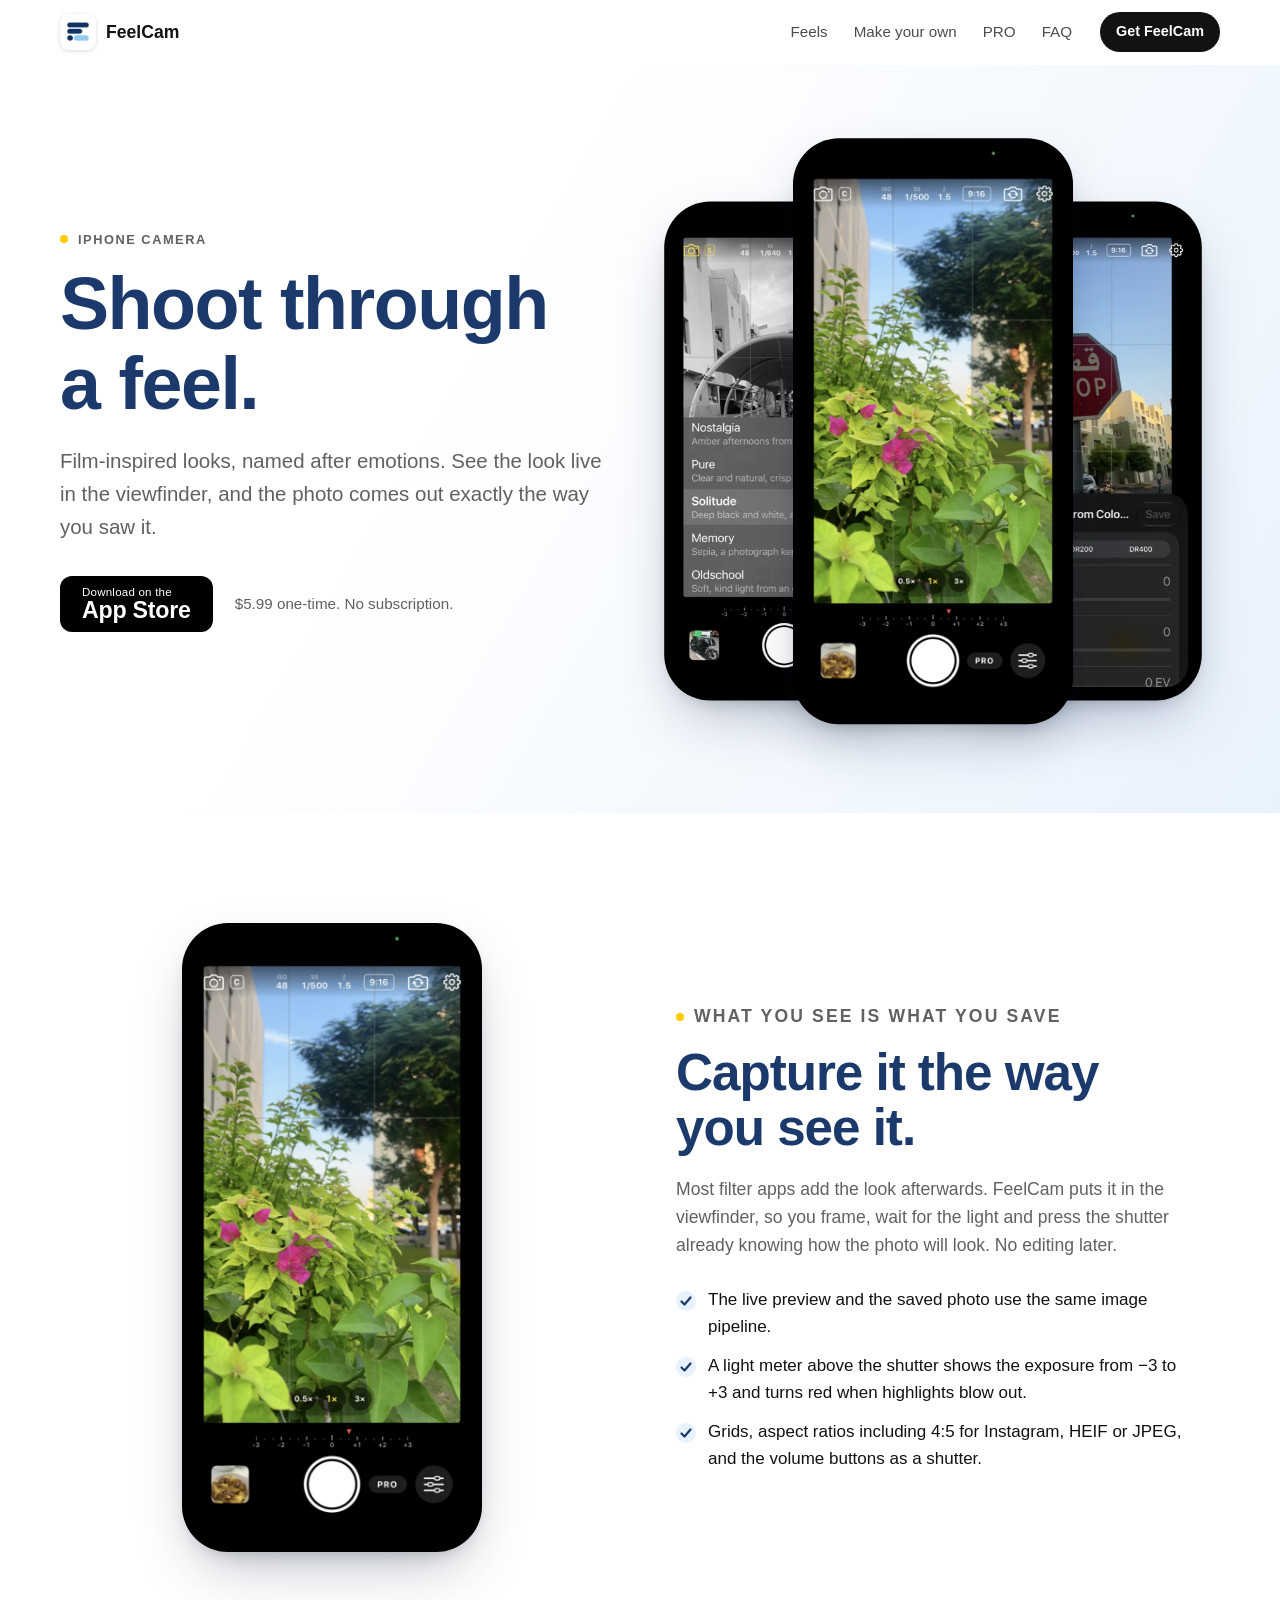
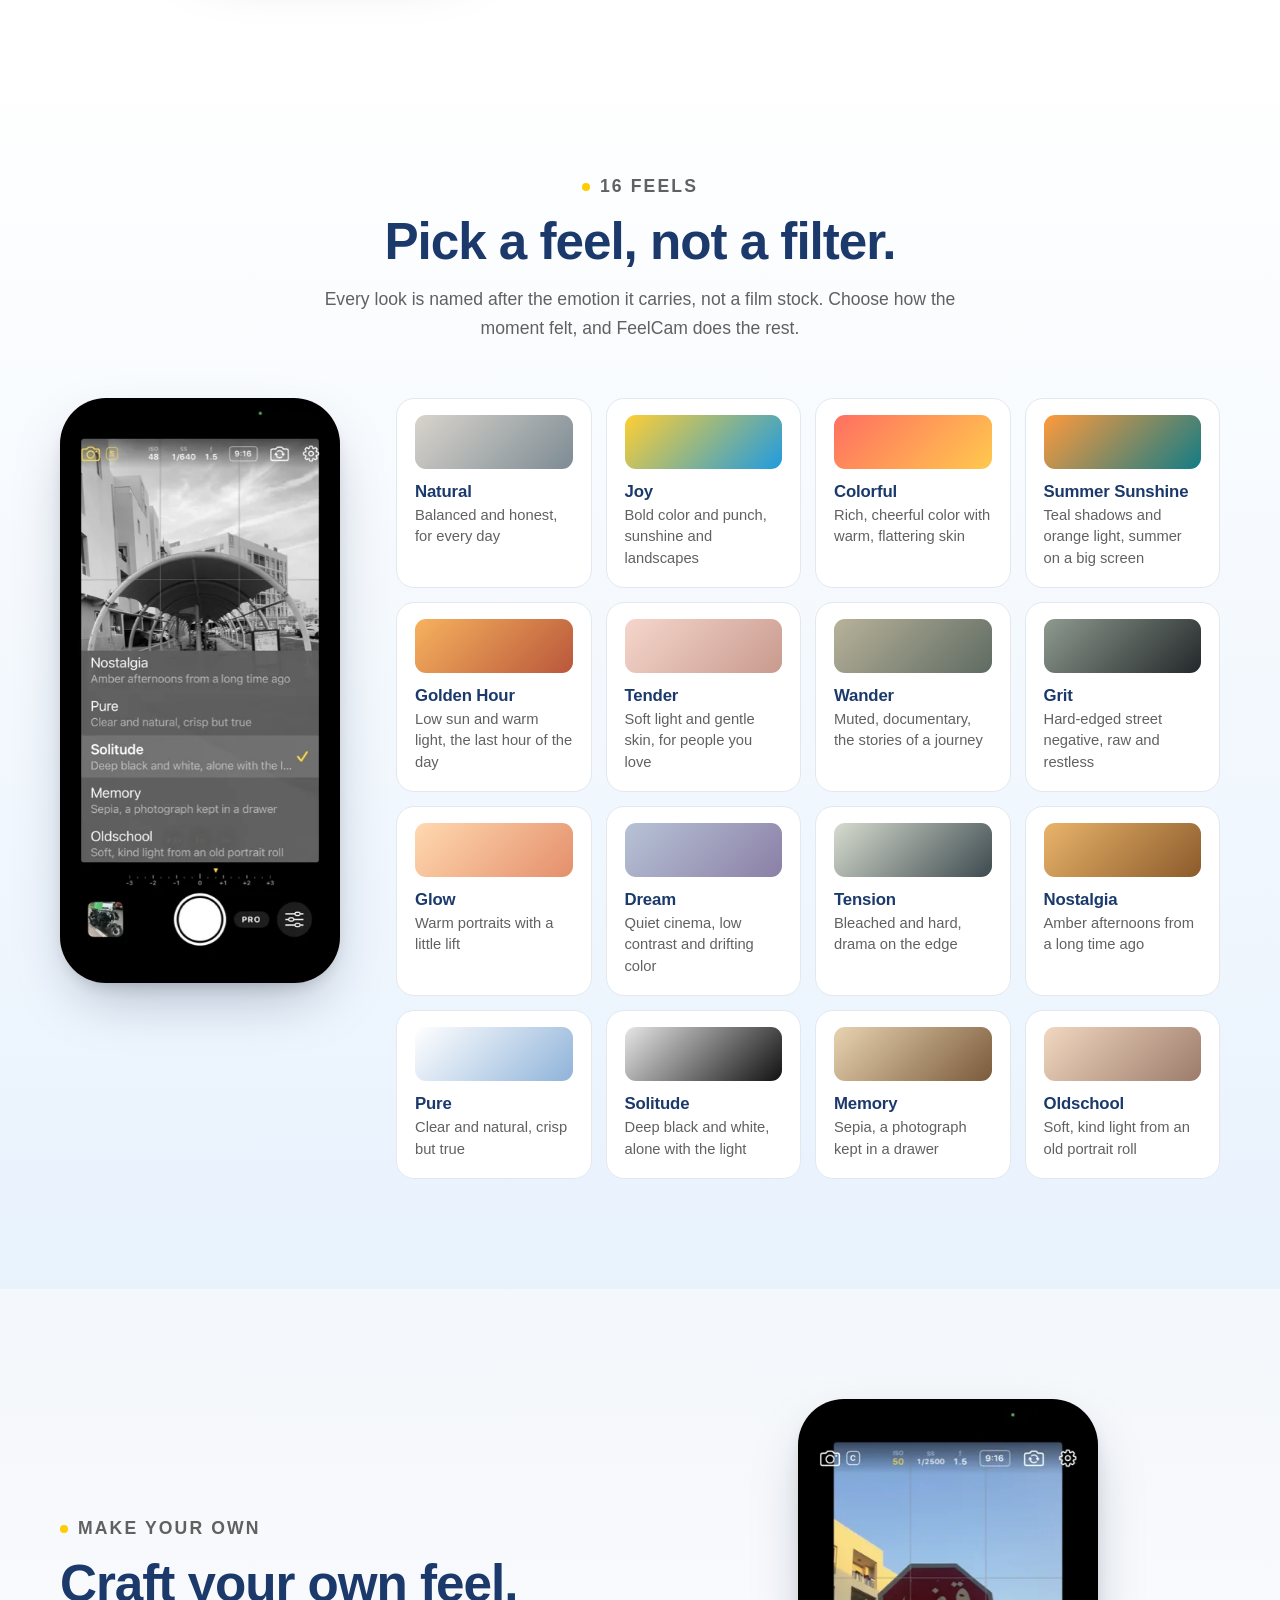
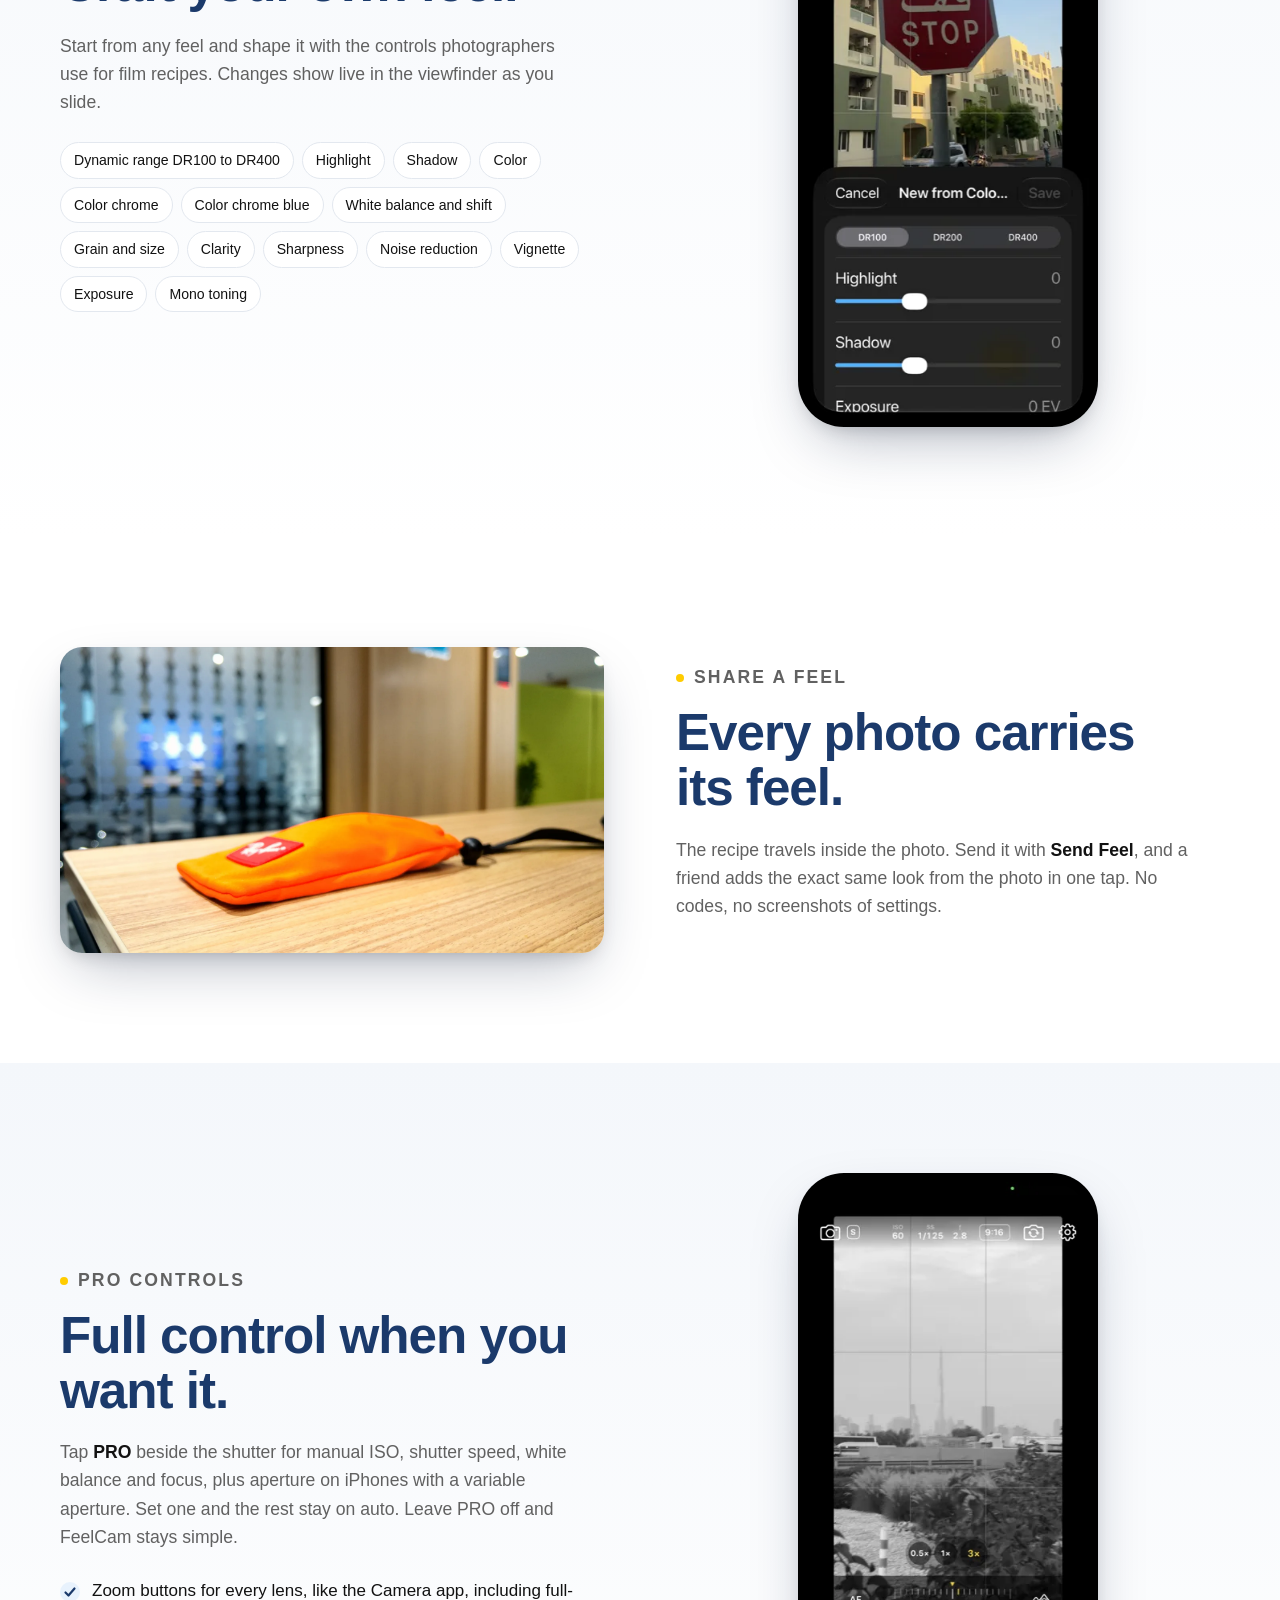
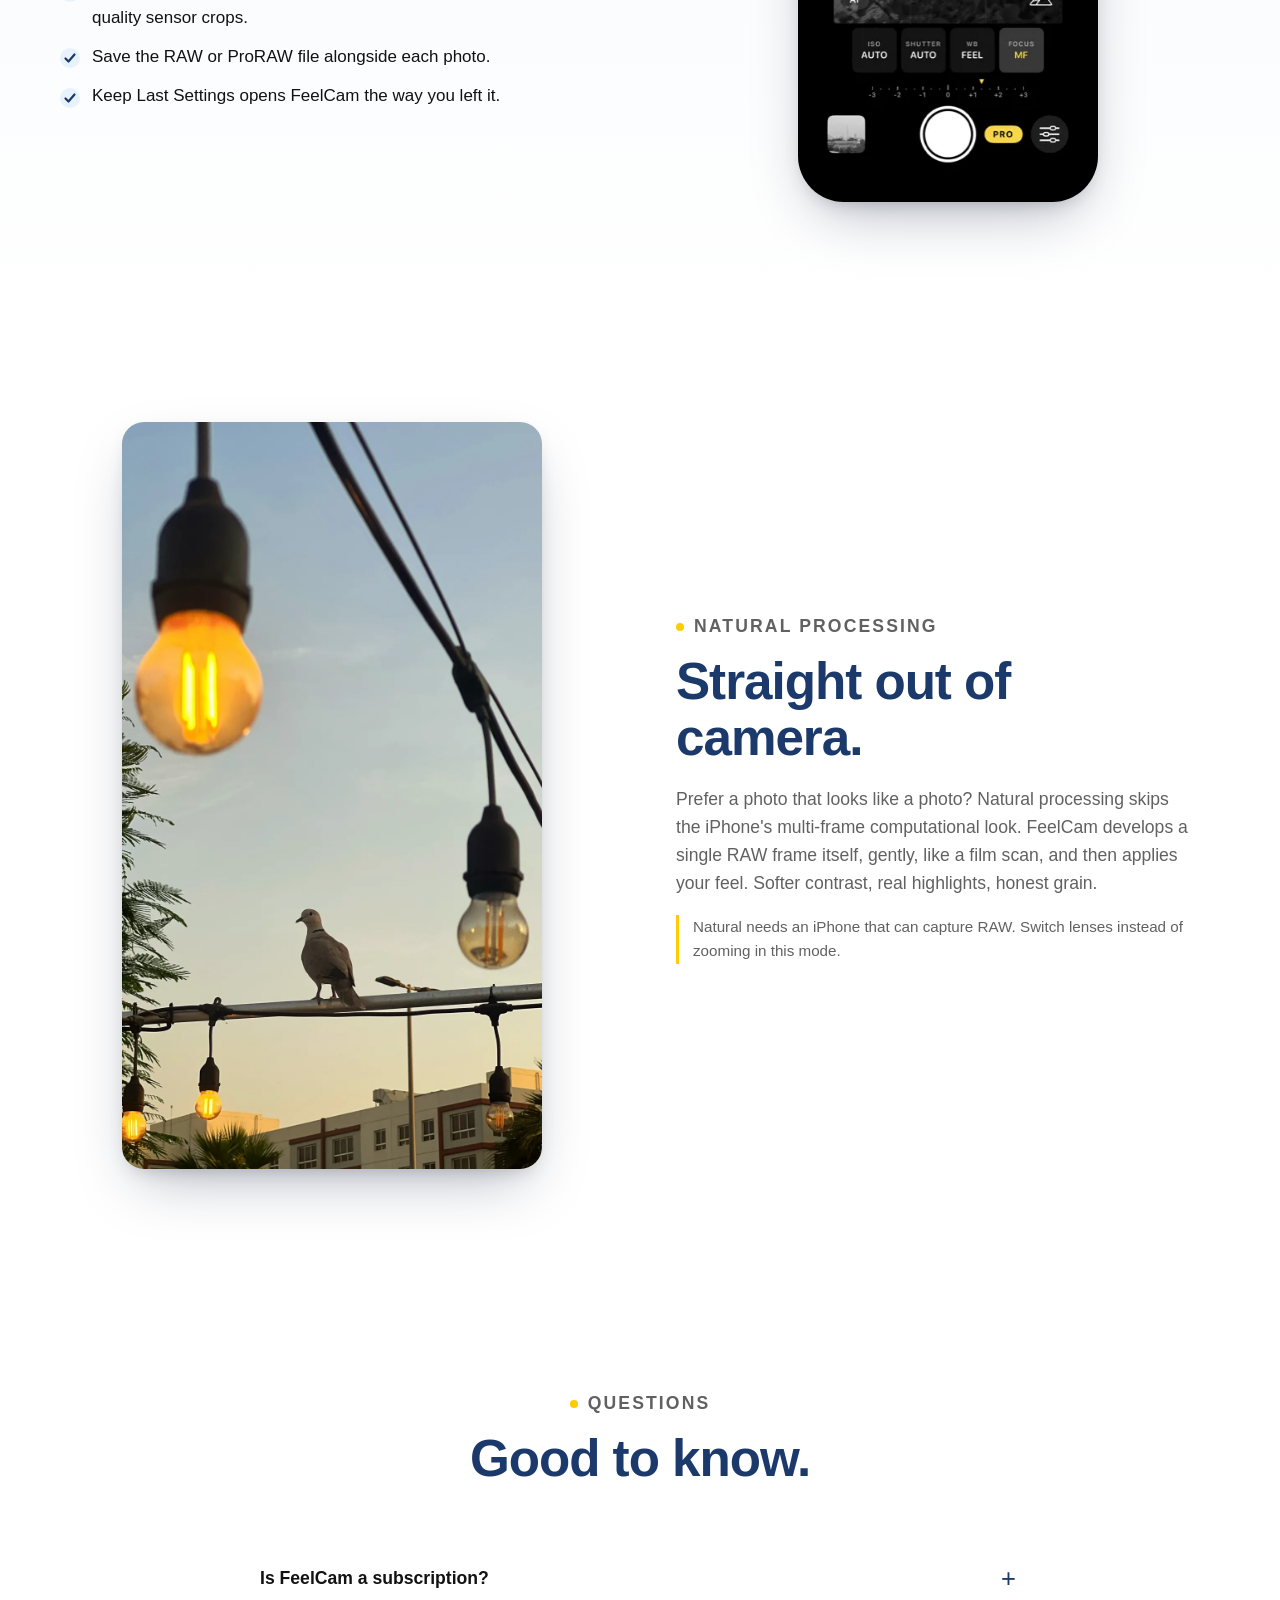
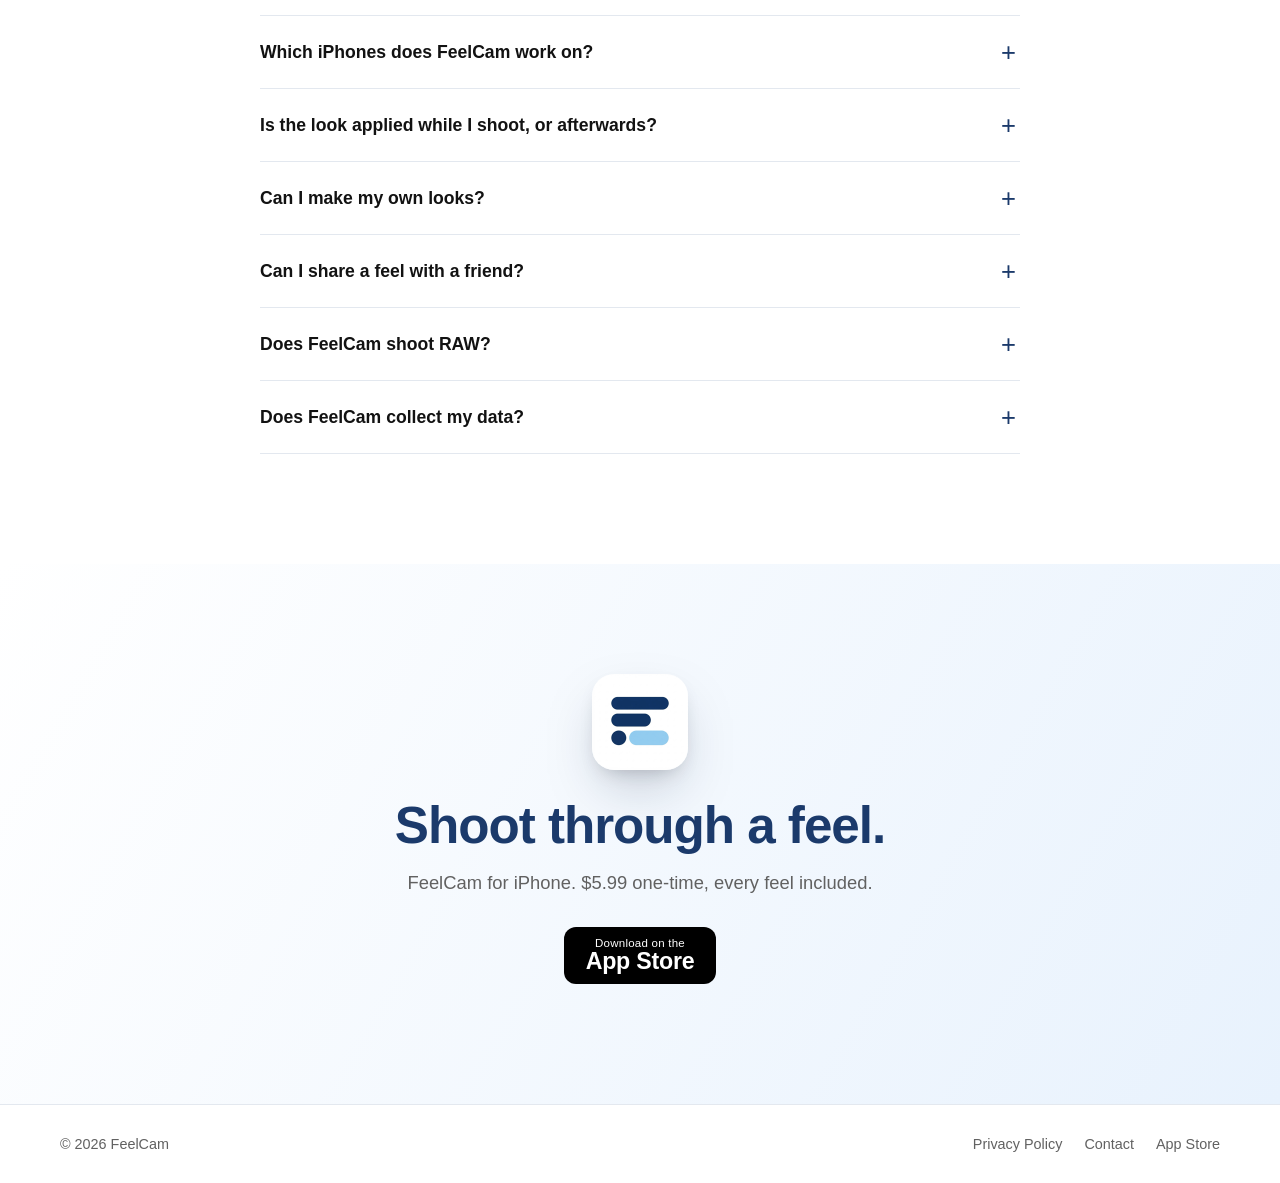
==== index.html @ 8d695a83 "FeelCam website: landing page and privacy policy Plain HTML, CSS and vanilla JS for GitHub Pages at " ====
<!DOCTYPE html>
<html lang="en">
<head>
  <meta charset="utf-8">
  <meta name="viewport" content="width=device-width, initial-scale=1, viewport-fit=cover">
  <title>FeelCam: Film-Inspired iPhone Camera with Looks Named After Emotions</title>
  <meta name="description" content="FeelCam is an iPhone camera app that shoots through feels: 16 film-inspired looks named after emotions. See the look live in the viewfinder, craft your own film recipes, and take full manual control.">
  <link rel="canonical" href="https://feelcam.emfeld.com/">
  <meta name="theme-color" content="#ffffff">
  <meta name="color-scheme" content="light">
  <meta name="robots" content="index, follow, max-image-preview:large">

  <!-- Social sharing -->
  <meta property="og:type" content="website">
  <meta property="og:site_name" content="FeelCam">
  <meta property="og:title" content="FeelCam: Shoot through a feel">
  <meta property="og:description" content="An iPhone camera with film-inspired looks named after emotions. What you see is what you save.">
  <meta property="og:url" content="https://feelcam.emfeld.com/">
  <meta property="og:image" content="https://feelcam.emfeld.com/assets/img/og-image.jpg">
  <meta property="og:image:width" content="1200">
  <meta property="og:image:height" content="630">
  <meta property="og:image:alt" content="FeelCam on three iPhones: the feel list, a live viewfinder and the feel editor">
  <meta property="og:locale" content="en_US">
  <meta name="twitter:card" content="summary_large_image">
  <meta name="twitter:title" content="FeelCam: Shoot through a feel">
  <meta name="twitter:description" content="An iPhone camera with film-inspired looks named after emotions. What you see is what you save.">
  <meta name="twitter:image" content="https://feelcam.emfeld.com/assets/img/og-image.jpg">

  <!-- Shows the App Store banner in Safari on iPhone once the app is live. -->
  <meta name="apple-itunes-app" content="app-id=APP_STORE_ID">

  <link rel="icon" href="/favicon-32.png" sizes="32x32" type="image/png">
  <link rel="apple-touch-icon" href="/apple-touch-icon.png">
  <link rel="manifest" href="/site.webmanifest">
  <link rel="preload" as="image" href="/assets/img/screen-viewfinder.webp" type="image/webp">
  <link rel="stylesheet" href="/assets/css/style.css">
  <script src="/assets/js/main.js" defer></script>

  <script type="application/ld+json">
  {
    "@context": "https://schema.org",
    "@graph": [
      {
        "@type": "MobileApplication",
        "@id": "https://feelcam.emfeld.com/#app",
        "name": "FeelCam",
        "description": "An iPhone camera app that shoots through feels: film-inspired looks named after emotions, tunable with film recipe controls, previewed live in the viewfinder.",
        "operatingSystem": "iOS 18 or later",
        "applicationCategory": "PhotographyApplication",
        "url": "https://feelcam.emfeld.com/",
        "downloadUrl": "https://apps.apple.com/app/feelcam/idAPP_STORE_ID",
        "installUrl": "https://apps.apple.com/app/feelcam/idAPP_STORE_ID",
        "image": "https://feelcam.emfeld.com/assets/img/icon-512.png",
        "screenshot": [
          "https://feelcam.emfeld.com/assets/img/screen-viewfinder.webp",
          "https://feelcam.emfeld.com/assets/img/screen-feels.webp",
          "https://feelcam.emfeld.com/assets/img/screen-craft.webp",
          "https://feelcam.emfeld.com/assets/img/screen-pro.webp"
        ],
        "offers": {
          "@type": "Offer",
          "price": "5.99",
          "priceCurrency": "USD",
          "category": "Paid"
        },
        "publisher": { "@id": "https://feelcam.emfeld.com/#org" }
      },
      {
        "@type": "Organization",
        "@id": "https://feelcam.emfeld.com/#org",
        "name": "FeelCam",
        "url": "https://feelcam.emfeld.com/",
        "logo": "https://feelcam.emfeld.com/assets/img/icon-512.png",
        "email": "erich@emfeld.com"
      },
      {
        "@type": "WebSite",
        "@id": "https://feelcam.emfeld.com/#website",
        "url": "https://feelcam.emfeld.com/",
        "name": "FeelCam",
        "publisher": { "@id": "https://feelcam.emfeld.com/#org" }
      },
      {
        "@type": "FAQPage",
        "mainEntity": [
          {
            "@type": "Question",
            "name": "Is FeelCam a subscription?",
            "acceptedAnswer": { "@type": "Answer", "text": "No. FeelCam is a one-time purchase of $5.99 (or the equivalent in your country). Every feel and every feature is included, with no subscription and no in-app purchases." }
          },
          {
            "@type": "Question",
            "name": "Which iPhones does FeelCam work on?",
            "acceptedAnswer": { "@type": "Answer", "text": "Any iPhone running iOS 18 or later, which means iPhone XS, iPhone XR and newer. Natural processing and RAW need an iPhone whose camera can capture RAW." }
          },
          {
            "@type": "Question",
            "name": "Is the look applied while I shoot, or afterwards?",
            "acceptedAnswer": { "@type": "Answer", "text": "While you shoot. The viewfinder shows the feel live, and the saved photo looks the same, so you frame and expose for the final image." }
          },
          {
            "@type": "Question",
            "name": "Can I make my own looks?",
            "acceptedAnswer": { "@type": "Answer", "text": "Yes. Start from any feel and tune dynamic range, highlights, shadows, color, color chrome, white balance shift, grain, clarity, sharpness, noise reduction, vignette and more. Save it as your own feel." }
          },
          {
            "@type": "Question",
            "name": "Can I share a feel with a friend?",
            "acceptedAnswer": { "@type": "Answer", "text": "Yes. Every photo carries the feel it was shot with. Send a photo with Send Feel, and your friend adds the feel from the photo in one tap." }
          },
          {
            "@type": "Question",
            "name": "Does FeelCam shoot RAW?",
            "acceptedAnswer": { "@type": "Answer", "text": "Yes. FeelCam can save the camera's ProRAW or RAW file alongside each photo, and its Natural processing develops a single RAW frame itself instead of using the iPhone's computational processing." }
          },
          {
            "@type": "Question",
            "name": "Does FeelCam collect my data?",
            "acceptedAnswer": { "@type": "Answer", "text": "Your photos never leave your iPhone. FeelCam sends only anonymous usage counts, such as which feels are used, and you can turn even that off in Settings." }
          }
        ]
      }
    ]
  }
  </script>
</head>
<body>
  <a class="skip" href="#main">Skip to content</a>

  <header class="site-header">
    <nav class="nav wrap" aria-label="Main">
      <a class="brand" href="/" aria-label="FeelCam home">
        <img src="/assets/img/icon-192.png" width="36" height="36" alt="">
        <span>FeelCam</span>
      </a>
      <ul class="nav-links">
        <li><a href="#feels">Feels</a></li>
        <li><a href="#craft">Make your own</a></li>
        <li><a href="#pro">PRO</a></li>
        <li><a href="#faq">FAQ</a></li>
      </ul>
      <a class="btn btn-small" href="https://apps.apple.com/app/feelcam/idAPP_STORE_ID">Get FeelCam</a>
    </nav>
  </header>

  <main id="main">
    <!-- Hero -->
    <section class="hero">
      <div class="wrap hero-grid">
        <div class="hero-copy">
          <p class="eyebrow">iPhone camera</p>
          <h1>Shoot through<br>a feel.</h1>
          <p class="lede">Film-inspired looks, named after emotions. See the look live in the viewfinder, and the photo comes out exactly the way you saw it.</p>
          <div class="cta">
            <a class="store-badge" href="https://apps.apple.com/app/feelcam/idAPP_STORE_ID" aria-label="Download FeelCam on the App Store">
              <span><small>Download on the</small>App Store</span>
            </a>
            <p class="price">$5.99 one-time. No subscription.</p>
          </div>
        </div>
        <div class="hero-phones" aria-hidden="true">
          <figure class="phone phone-back phone-left">
            <img src="/assets/img/screen-feels-sm.webp" srcset="/assets/img/screen-feels-sm.webp 351w, /assets/img/screen-feels.webp 600w" sizes="(min-width: 900px) 240px, 38vw" width="600" height="1299" alt="" decoding="async">
          </figure>
          <figure class="phone phone-front">
            <img src="/assets/img/screen-viewfinder-sm.webp" srcset="/assets/img/screen-viewfinder-sm.webp 351w, /assets/img/screen-viewfinder.webp 600w" sizes="(min-width: 900px) 280px, 46vw" width="600" height="1299" alt="" fetchpriority="high">
          </figure>
          <figure class="phone phone-back phone-right">
            <img src="/assets/img/screen-craft-sm.webp" srcset="/assets/img/screen-craft-sm.webp 351w, /assets/img/screen-craft.webp 600w" sizes="(min-width: 900px) 240px, 38vw" width="600" height="1299" alt="" decoding="async">
          </figure>
        </div>
      </div>
    </section>

    <!-- What you see -->
    <section class="feature" id="wysiwyg">
      <div class="wrap feature-grid">
        <figure class="phone reveal">
          <img src="/assets/img/screen-viewfinder-sm.webp" srcset="/assets/img/screen-viewfinder-sm.webp 351w, /assets/img/screen-viewfinder.webp 600w" sizes="(min-width: 900px) 300px, 70vw" width="600" height="1299" loading="lazy" decoding="async" alt="FeelCam viewfinder showing pink bougainvillea with the Colorful feel applied live">
        </figure>
        <div class="feature-copy reveal">
          <p class="eyebrow">What you see is what you save</p>
          <h2>Capture it the way you see it.</h2>
          <p>Most filter apps add the look afterwards. FeelCam puts it in the viewfinder, so you frame, wait for the light and press the shutter already knowing how the photo will look. No editing later.</p>
          <ul class="ticks">
            <li>The live preview and the saved photo use the same image pipeline.</li>
            <li>A light meter above the shutter shows the exposure from −3 to +3 and turns red when highlights blow out.</li>
            <li>Grids, aspect ratios including 4:5 for Instagram, HEIF or JPEG, and the volume buttons as a shutter.</li>
          </ul>
        </div>
      </div>
    </section>

    <!-- Feels -->
    <section class="feels" id="feels">
      <div class="wrap">
        <div class="section-head reveal">
          <p class="eyebrow">16 feels</p>
          <h2>Pick a feel, not a filter.</h2>
          <p>Every look is named after the emotion it carries, not a film stock. Choose how the moment felt, and FeelCam does the rest.</p>
        </div>
        <div class="feels-layout">
          <figure class="phone reveal">
            <img src="/assets/img/screen-feels-sm.webp" srcset="/assets/img/screen-feels-sm.webp 351w, /assets/img/screen-feels.webp 600w" sizes="(min-width: 900px) 280px, 70vw" width="600" height="1299" loading="lazy" decoding="async" alt="The FeelCam feel list with Nostalgia, Pure, Solitude, Memory and Oldschool over a black and white street scene">
          </figure>
          <ul class="feel-grid">
            <li style="--a:#d9d4cc;--b:#7d8b94"><h3>Natural</h3><p>Balanced and honest, for every day</p></li>
            <li style="--a:#ffcf33;--b:#1f9be0"><h3>Joy</h3><p>Bold color and punch, sunshine and landscapes</p></li>
            <li style="--a:#ff6f61;--b:#ffc94d"><h3>Colorful</h3><p>Rich, cheerful color with warm, flattering skin</p></li>
            <li style="--a:#ff9a3c;--b:#127c86"><h3>Summer Sunshine</h3><p>Teal shadows and orange light, summer on a big screen</p></li>
            <li style="--a:#f6b25e;--b:#b9573b"><h3>Golden Hour</h3><p>Low sun and warm light, the last hour of the day</p></li>
            <li style="--a:#f5d6cc;--b:#c99a8e"><h3>Tender</h3><p>Soft light and gentle skin, for people you love</p></li>
            <li style="--a:#b8b29a;--b:#5e6b62"><h3>Wander</h3><p>Muted, documentary, the stories of a journey</p></li>
            <li style="--a:#8e9a8f;--b:#23282a"><h3>Grit</h3><p>Hard-edged street negative, raw and restless</p></li>
            <li style="--a:#ffd9b0;--b:#e48f6b"><h3>Glow</h3><p>Warm portraits with a little lift</p></li>
            <li style="--a:#b7c3d6;--b:#8b7fa6"><h3>Dream</h3><p>Quiet cinema, low contrast and drifting color</p></li>
            <li style="--a:#d7dccf;--b:#3d4a4f"><h3>Tension</h3><p>Bleached and hard, drama on the edge</p></li>
            <li style="--a:#e9b46a;--b:#8b5a2b"><h3>Nostalgia</h3><p>Amber afternoons from a long time ago</p></li>
            <li style="--a:#ffffff;--b:#8fb3d9"><h3>Pure</h3><p>Clear and natural, crisp but true</p></li>
            <li style="--a:#e6e6e6;--b:#111111"><h3>Solitude</h3><p>Deep black and white, alone with the light</p></li>
            <li style="--a:#e8d3b0;--b:#7a5a3a"><h3>Memory</h3><p>Sepia, a photograph kept in a drawer</p></li>
            <li style="--a:#f1d7c0;--b:#9c7b6b"><h3>Oldschool</h3><p>Soft, kind light from an old portrait roll</p></li>
          </ul>
        </div>
      </div>
    </section>

    <!-- Craft -->
    <section class="feature feature-alt" id="craft">
      <div class="wrap feature-grid feature-grid-flip">
        <figure class="phone reveal">
          <img src="/assets/img/screen-craft-sm.webp" srcset="/assets/img/screen-craft-sm.webp 351w, /assets/img/screen-craft.webp 600w" sizes="(min-width: 900px) 300px, 70vw" width="600" height="1299" loading="lazy" decoding="async" alt="The FeelCam feel editor with dynamic range, highlight and shadow sliders over a stop sign">
        </figure>
        <div class="feature-copy reveal">
          <p class="eyebrow">Make your own</p>
          <h2>Craft your own feel.</h2>
          <p>Start from any feel and shape it with the controls photographers use for film recipes. Changes show live in the viewfinder as you slide.</p>
          <ul class="chips" aria-label="Feel controls">
            <li>Dynamic range DR100 to DR400</li><li>Highlight</li><li>Shadow</li><li>Color</li>
            <li>Color chrome</li><li>Color chrome blue</li><li>White balance and shift</li><li>Grain and size</li>
            <li>Clarity</li><li>Sharpness</li><li>Noise reduction</li><li>Vignette</li><li>Exposure</li><li>Mono toning</li>
          </ul>
        </div>
      </div>
    </section>

    <!-- Share -->
    <section class="feature" id="share">
      <div class="wrap feature-grid">
        <figure class="photo reveal">
          <img src="/assets/img/photo-pouch.webp" width="1800" height="1013" loading="lazy" decoding="async" alt="An orange pouch on a wooden desk, shot with FeelCam">
        </figure>
        <div class="feature-copy reveal">
          <p class="eyebrow">Share a feel</p>
          <h2>Every photo carries its feel.</h2>
          <p>The recipe travels inside the photo. Send it with <strong>Send Feel</strong>, and a friend adds the exact same look from the photo in one tap. No codes, no screenshots of settings.</p>
        </div>
      </div>
    </section>

    <!-- PRO -->
    <section class="feature feature-alt" id="pro">
      <div class="wrap feature-grid feature-grid-flip">
        <figure class="phone reveal">
          <img src="/assets/img/screen-pro-sm.webp" srcset="/assets/img/screen-pro-sm.webp 351w, /assets/img/screen-pro.webp 600w" sizes="(min-width: 900px) 300px, 70vw" width="600" height="1299" loading="lazy" decoding="async" alt="FeelCam PRO controls with ISO, shutter, white balance and manual focus over a black and white skyline">
        </figure>
        <div class="feature-copy reveal">
          <p class="eyebrow">PRO controls</p>
          <h2>Full control when you want it.</h2>
          <p>Tap <strong>PRO</strong> beside the shutter for manual ISO, shutter speed, white balance and focus, plus aperture on iPhones with a variable aperture. Set one and the rest stay on auto. Leave PRO off and FeelCam stays simple.</p>
          <ul class="ticks">
            <li>Zoom buttons for every lens, like the Camera app, including full-quality sensor crops.</li>
            <li>Save the RAW or ProRAW file alongside each photo.</li>
            <li>Keep Last Settings opens FeelCam the way you left it.</li>
          </ul>
        </div>
      </div>
    </section>

    <!-- Natural -->
    <section class="feature" id="natural">
      <div class="wrap feature-grid">
        <figure class="photo photo-tall reveal">
          <img src="/assets/img/photo-bulbs.webp" width="1013" height="1800" loading="lazy" decoding="async" alt="Warm string light bulbs at dusk with a dove on a rail, straight out of FeelCam">
        </figure>
        <div class="feature-copy reveal">
          <p class="eyebrow">Natural processing</p>
          <h2>Straight out of camera.</h2>
          <p>Prefer a photo that looks like a photo? Natural processing skips the iPhone's multi-frame computational look. FeelCam develops a single RAW frame itself, gently, like a film scan, and then applies your feel. Softer contrast, real highlights, honest grain.</p>
          <p class="note">Natural needs an iPhone that can capture RAW. Switch lenses instead of zooming in this mode.</p>
        </div>
      </div>
    </section>

    <!-- FAQ -->
    <section class="faq" id="faq">
      <div class="wrap narrow">
        <div class="section-head reveal">
          <p class="eyebrow">Questions</p>
          <h2>Good to know.</h2>
        </div>
        <details>
          <summary>Is FeelCam a subscription?</summary>
          <p>No. FeelCam is a one-time purchase of $5.99 (or the equivalent in your country). Every feel and every feature is included, with no subscription and no in-app purchases.</p>
        </details>
        <details>
          <summary>Which iPhones does FeelCam work on?</summary>
          <p>Any iPhone running iOS 18 or later, which means iPhone XS, iPhone XR and newer. Natural processing and RAW need an iPhone whose camera can capture RAW.</p>
        </details>
        <details>
          <summary>Is the look applied while I shoot, or afterwards?</summary>
          <p>While you shoot. The viewfinder shows the feel live, and the saved photo looks the same, so you frame and expose for the final image.</p>
        </details>
        <details>
          <summary>Can I make my own looks?</summary>
          <p>Yes. Start from any feel and tune dynamic range, highlights, shadows, color, color chrome, white balance shift, grain, clarity, sharpness, noise reduction, vignette and more. Save it as your own feel.</p>
        </details>
        <details>
          <summary>Can I share a feel with a friend?</summary>
          <p>Yes. Every photo carries the feel it was shot with. Send a photo with Send Feel, and your friend adds the feel from the photo in one tap.</p>
        </details>
        <details>
          <summary>Does FeelCam shoot RAW?</summary>
          <p>Yes. FeelCam can save the camera's ProRAW or RAW file alongside each photo, and its Natural processing develops a single RAW frame itself instead of using the iPhone's computational processing.</p>
        </details>
        <details>
          <summary>Does FeelCam collect my data?</summary>
          <p>Your photos never leave your iPhone. FeelCam sends only anonymous usage counts, such as which feels are used, and you can turn even that off in Settings. Read the <a href="/privacy/">privacy policy</a>.</p>
        </details>
      </div>
    </section>

    <!-- Final call -->
    <section class="closing">
      <div class="wrap closing-inner reveal">
        <img src="/assets/img/icon-192.png" width="96" height="96" loading="lazy" alt="FeelCam app icon">
        <h2>Shoot through a feel.</h2>
        <p>FeelCam for iPhone. $5.99 one-time, every feel included.</p>
        <a class="store-badge" href="https://apps.apple.com/app/feelcam/idAPP_STORE_ID" aria-label="Download FeelCam on the App Store">
          <span><small>Download on the</small>App Store</span>
        </a>
      </div>
    </section>
  </main>

  <footer class="site-footer">
    <div class="wrap footer-inner">
      <p>© <span data-year>2026</span> FeelCam</p>
      <ul>
        <li><a href="/privacy/">Privacy Policy</a></li>
        <li><a href="mailto:erich@emfeld.com">Contact</a></li>
        <li><a href="https://apps.apple.com/app/feelcam/idAPP_STORE_ID">App Store</a></li>
      </ul>
    </div>
  </footer>
</body>
</html>
---- assets/css/style.css ----
/* FeelCam website. Colors follow the App Store art: navy headlines, white to pale blue. */
:root {
  --navy: #1b3a6b;
  --ink: #121212;
  --muted: #616161;
  --line: #e3e8ef;
  --white: #ffffff;
  --sky: #e8f2fd;
  --mist: #f4f7fb;
  --yellow: #ffcc00;
  --radius: 22px;
  --shadow: 0 24px 60px -18px rgba(16, 32, 64, 0.35), 0 8px 20px -10px rgba(0, 0, 0, 0.25);
  --font: -apple-system, BlinkMacSystemFont, "SF Pro Text", "Inter", "Segoe UI", Roboto, "Helvetica Neue", Arial, sans-serif;
  --font-display: -apple-system, BlinkMacSystemFont, "SF Pro Display", "Inter", "Segoe UI", Roboto, "Helvetica Neue", Arial, sans-serif;
  --header-h: 64px;
}

*, *::before, *::after { box-sizing: border-box; }
html { scroll-behavior: smooth; scroll-padding-top: calc(var(--header-h) + 12px); -webkit-text-size-adjust: 100%; }
body {
  margin: 0;
  font-family: var(--font);
  font-size: 17px;
  line-height: 1.6;
  color: var(--ink);
  background: var(--white);
  -webkit-font-smoothing: antialiased;
  text-rendering: optimizeLegibility;
}
img { display: block; max-width: 100%; height: auto; }
a { color: var(--navy); text-underline-offset: 3px; }
h1, h2, h3 { font-family: var(--font-display); color: var(--navy); line-height: 1.08; margin: 0; letter-spacing: -0.02em; }
h1 { font-size: clamp(2.6rem, 6vw, 4.6rem); font-weight: 800; }
h2 { font-size: clamp(2rem, 4.4vw, 3.2rem); font-weight: 800; }
h3 { font-size: 1.05rem; font-weight: 700; letter-spacing: -0.01em; }
p { margin: 0 0 1em; }
figure { margin: 0; }
:focus-visible { outline: 3px solid var(--yellow); outline-offset: 3px; border-radius: 6px; }

.wrap { width: min(1160px, 100% - 48px); margin-inline: auto; }
.narrow { width: min(760px, 100% - 48px); }

.skip { position: absolute; left: -999px; top: 8px; background: var(--navy); color: #fff; padding: 8px 14px; border-radius: 8px; z-index: 100; }
.skip:focus { left: 12px; }

.eyebrow {
  font-size: 0.8rem;
  font-weight: 700;
  letter-spacing: 0.12em;
  text-transform: uppercase;
  color: var(--muted);
  margin-bottom: 14px;
}
.eyebrow::before {
  content: "";
  display: inline-block;
  width: 8px; height: 8px;
  margin-right: 10px;
  border-radius: 50%;
  background: var(--yellow);
  vertical-align: 1px;
}

/* Header */
.site-header {
  position: sticky; top: 0; z-index: 50;
  background: rgba(255, 255, 255, 0.82);
  -webkit-backdrop-filter: saturate(180%) blur(16px);
  backdrop-filter: saturate(180%) blur(16px);
  border-bottom: 1px solid transparent;
  transition: border-color 0.2s;
}
.site-header.scrolled { border-bottom-color: var(--line); }
.nav { height: var(--header-h); display: flex; align-items: center; gap: 28px; }
.brand { display: flex; align-items: center; gap: 10px; text-decoration: none; color: var(--ink); font-weight: 700; font-size: 1.1rem; }
.brand img { border-radius: 9px; box-shadow: 0 1px 4px rgba(0, 0, 0, 0.15); }
.nav-links { display: flex; gap: 26px; list-style: none; margin: 0 0 0 auto; padding: 0; }
.nav-links a { color: var(--ink); text-decoration: none; font-size: 0.95rem; opacity: 0.75; }
.nav-links a:hover { opacity: 1; }

/* Buttons */
.btn {
  display: inline-flex; align-items: center; justify-content: center;
  background: var(--ink); color: #fff; text-decoration: none; font-weight: 600;
  border-radius: 999px; padding: 12px 22px;
  transition: transform 0.15s, background 0.15s;
}
.btn:hover { background: var(--navy); transform: translateY(-1px); }
.btn-small { padding: 8px 16px; font-size: 0.9rem; }

.store-badge {
  display: inline-flex; align-items: center;
  background: #000; color: #fff; text-decoration: none;
  border-radius: 12px; padding: 10px 22px; min-height: 56px;
  transition: transform 0.15s, box-shadow 0.15s;
}
.store-badge:hover { transform: translateY(-2px); box-shadow: 0 10px 24px -10px rgba(0, 0, 0, 0.5); }
.store-badge span { display: flex; flex-direction: column; font-size: 1.45rem; font-weight: 600; line-height: 1.05; letter-spacing: -0.01em; }
.store-badge small { font-size: 0.72rem; font-weight: 500; letter-spacing: 0.02em; }

/* Hero */
.hero {
  background: linear-gradient(120deg, var(--white) 0%, var(--white) 35%, var(--sky) 100%);
  overflow: hidden;
  padding: 56px 0 72px;
}
.hero-grid { display: grid; grid-template-columns: minmax(0, 1fr) minmax(0, 1.05fr); align-items: center; gap: 40px; }
.hero h1 { white-space: nowrap; }
.lede { font-size: clamp(1.1rem, 1.6vw, 1.3rem); color: var(--muted); max-width: 30em; margin: 22px 0 32px; }
.cta { display: flex; flex-wrap: wrap; align-items: center; gap: 14px 22px; }
.price { margin: 0; color: var(--muted); font-size: 0.95rem; }

.hero-phones { position: relative; height: 620px; }
.hero-phones .phone { position: absolute; top: 50%; left: 50%; }
.phone-front { width: 280px; transform: translate(-50%, -50%); z-index: 2; }
.phone-back { width: 240px; z-index: 1; }
.phone-left { transform: translate(-112%, -46%); }
.phone-right { transform: translate(12%, -46%); }

/* Phone frame around the screenshots */
.phone {
  background: #000;
  padding: 9px;
  border-radius: 46px;
  box-shadow: var(--shadow);
}
.phone img { border-radius: 38px; width: 100%; }

.photo img { border-radius: var(--radius); box-shadow: var(--shadow); width: 100%; }
.photo-tall { max-width: 420px; justify-self: center; }

/* Feature rows */
.feature { padding: 110px 0; }
.feature-alt { background: linear-gradient(180deg, var(--mist), var(--white)); }
.feature-grid { display: grid; grid-template-columns: 1fr 1fr; align-items: center; gap: 72px; }
.feature-grid > .phone { width: 300px; justify-self: center; }
.feature-grid-flip > figure { order: 2; }
.feature-copy { max-width: 520px; }
.feature-copy h2 { margin-bottom: 20px; }
.feature-copy > p { color: var(--muted); font-size: 1.1rem; }
.feature-copy strong { color: var(--ink); }
.note { font-size: 0.95rem !important; border-left: 3px solid var(--yellow); padding-left: 14px; }

.ticks { list-style: none; padding: 0; margin: 26px 0 0; display: grid; gap: 12px; }
.ticks li { position: relative; padding-left: 32px; }
.ticks li::before {
  content: ""; position: absolute; left: 0; top: 0.3em;
  width: 20px; height: 20px; border-radius: 50%;
  background: var(--sky) url("data:image/svg+xml,%3Csvg xmlns='http://www.w3.org/2000/svg' viewBox='0 0 20 20'%3E%3Cpath d='M5.5 10.5l3 3 6-7' fill='none' stroke='%231b3a6b' stroke-width='2.2' stroke-linecap='round' stroke-linejoin='round'/%3E%3C/svg%3E") center / 100% no-repeat;
}

.chips { list-style: none; padding: 0; margin: 26px 0 0; display: flex; flex-wrap: wrap; gap: 8px; }
.chips li { font-size: 0.88rem; padding: 6px 13px; border-radius: 999px; background: var(--white); border: 1px solid var(--line); }

/* Feels */
.feels { padding: 110px 0; background: linear-gradient(180deg, var(--white), var(--sky)); }
.section-head { text-align: center; max-width: 640px; margin: 0 auto 56px; }
.section-head h2 { margin-bottom: 16px; }
.section-head p { color: var(--muted); font-size: 1.1rem; }
.feels-layout { display: grid; grid-template-columns: 280px 1fr; gap: 56px; align-items: start; }
.feels-layout > .phone { position: sticky; top: calc(var(--header-h) + 24px); }
.feel-grid { list-style: none; margin: 0; padding: 0; display: grid; grid-template-columns: repeat(4, 1fr); gap: 14px; }
.feel-grid li {
  background: var(--white);
  border: 1px solid var(--line);
  border-radius: 18px;
  padding: 16px 18px 18px;
  transition: transform 0.2s, box-shadow 0.2s;
}
.feel-grid li:hover { transform: translateY(-3px); box-shadow: 0 14px 30px -18px rgba(16, 32, 64, 0.45); }
.feel-grid li::before {
  content: ""; display: block; height: 54px; margin-bottom: 14px; border-radius: 11px;
  background: linear-gradient(135deg, var(--a), var(--b));
}
.feel-grid h3 { margin-bottom: 4px; }
.feel-grid p { margin: 0; font-size: 0.92rem; color: var(--muted); line-height: 1.45; }

/* FAQ */
.faq { padding: 110px 0; }
.faq details { border-bottom: 1px solid var(--line); }
.faq summary {
  cursor: pointer; list-style: none;
  padding: 22px 40px 22px 0; position: relative;
  font-weight: 650; font-size: 1.1rem; color: var(--ink);
}
.faq summary::-webkit-details-marker { display: none; }
.faq summary::after {
  content: "+"; position: absolute; right: 4px; top: 50%; transform: translateY(-50%);
  font-size: 1.6rem; font-weight: 400; color: var(--navy); transition: transform 0.2s;
}
.faq details[open] summary::after { transform: translateY(-50%) rotate(45deg); }
.faq details p { color: var(--muted); padding-right: 40px; }

/* Closing */
.closing { padding: 110px 0 120px; background: linear-gradient(120deg, var(--white), var(--sky)); text-align: center; }
.closing-inner { display: flex; flex-direction: column; align-items: center; }
.closing img { border-radius: 22px; box-shadow: var(--shadow); margin-bottom: 28px; }
.closing p { color: var(--muted); font-size: 1.15rem; margin: 14px 0 30px; }

/* Footer */
.site-footer { border-top: 1px solid var(--line); padding: 28px 0 calc(28px + env(safe-area-inset-bottom)); font-size: 0.9rem; color: var(--muted); }
.footer-inner { display: flex; flex-wrap: wrap; justify-content: space-between; align-items: center; gap: 12px; }
.footer-inner p { margin: 0; }
.footer-inner ul { list-style: none; display: flex; gap: 22px; margin: 0; padding: 0; }
.footer-inner a { color: var(--muted); text-decoration: none; }
.footer-inner a:hover { color: var(--navy); }

/* Policy pages */
.policy { padding: 64px 0 100px; }
.policy h1 { font-size: clamp(2.2rem, 5vw, 3.2rem); margin-bottom: 10px; }
.policy .updated { color: var(--muted); margin-bottom: 40px; }
.policy h2 { font-size: 1.5rem; margin: 44px 0 14px; }
.policy p, .policy li { color: #333; }
.policy ul { padding-left: 1.2em; }
.policy li { margin-bottom: 8px; }
.policy .summary { background: var(--sky); border-radius: var(--radius); padding: 22px 26px; }
.policy .summary p:last-child { margin-bottom: 0; }

/* Reveal on scroll (only when JS runs; content stays visible without it) */
.js .reveal { opacity: 0; transform: translateY(24px); transition: opacity 0.7s ease, transform 0.7s ease; }
.js .reveal.in { opacity: 1; transform: none; }

/* Tablet */
@media (max-width: 1100px) {
  .feel-grid { grid-template-columns: repeat(2, 1fr); }
}

@media (max-width: 900px) {
  .nav-links { display: none; }
  .nav .btn-small { margin-left: auto; }
  .hero { padding: 36px 0 48px; }
  .hero-grid { grid-template-columns: 1fr; gap: 28px; text-align: center; }
  .hero-copy { display: flex; flex-direction: column; align-items: center; }
  .lede { margin-inline: auto; }
  .cta { justify-content: center; flex-direction: column; }
  .hero-phones { height: 112vw; max-height: 600px; }
  .phone-front { width: 46vw; max-width: 270px; }
  .phone-back { width: 38vw; max-width: 225px; }
  .phone { border-radius: clamp(26px, 6vw, 46px); padding: clamp(5px, 1.2vw, 9px); }
  .phone img { border-radius: clamp(21px, 5vw, 38px); }

  .feature, .feels, .faq, .closing { padding: 72px 0; }
  .feature-grid { grid-template-columns: 1fr; gap: 40px; }
  .feature-grid-flip > figure { order: 0; }
  .feature-grid > .phone { width: min(300px, 70vw); }
  .feature-copy { max-width: none; }
  .feels-layout { grid-template-columns: 1fr; }
  .feel-grid { grid-template-columns: repeat(2, 1fr); }
  .feels-layout > .phone { position: static; width: min(280px, 70vw); justify-self: center; }
}

/* Phone */
@media (max-width: 520px) {
  body { font-size: 16px; }
  .wrap, .narrow { width: calc(100% - 36px); }
  .brand span { font-size: 1rem; }
  .feel-grid { grid-template-columns: 1fr 1fr; gap: 10px; }
  .feel-grid li { padding: 12px 13px 14px; border-radius: 15px; }
  .feel-grid li::before { height: 40px; margin-bottom: 10px; }
  .feel-grid p { font-size: 0.85rem; }
  .footer-inner { flex-direction: column-reverse; text-align: center; }
}

@media (prefers-reduced-motion: reduce) {
  html { scroll-behavior: auto; }
  .js .reveal { opacity: 1; transform: none; transition: none; }
  .store-badge, .btn, .feel-grid li { transition: none; }
}
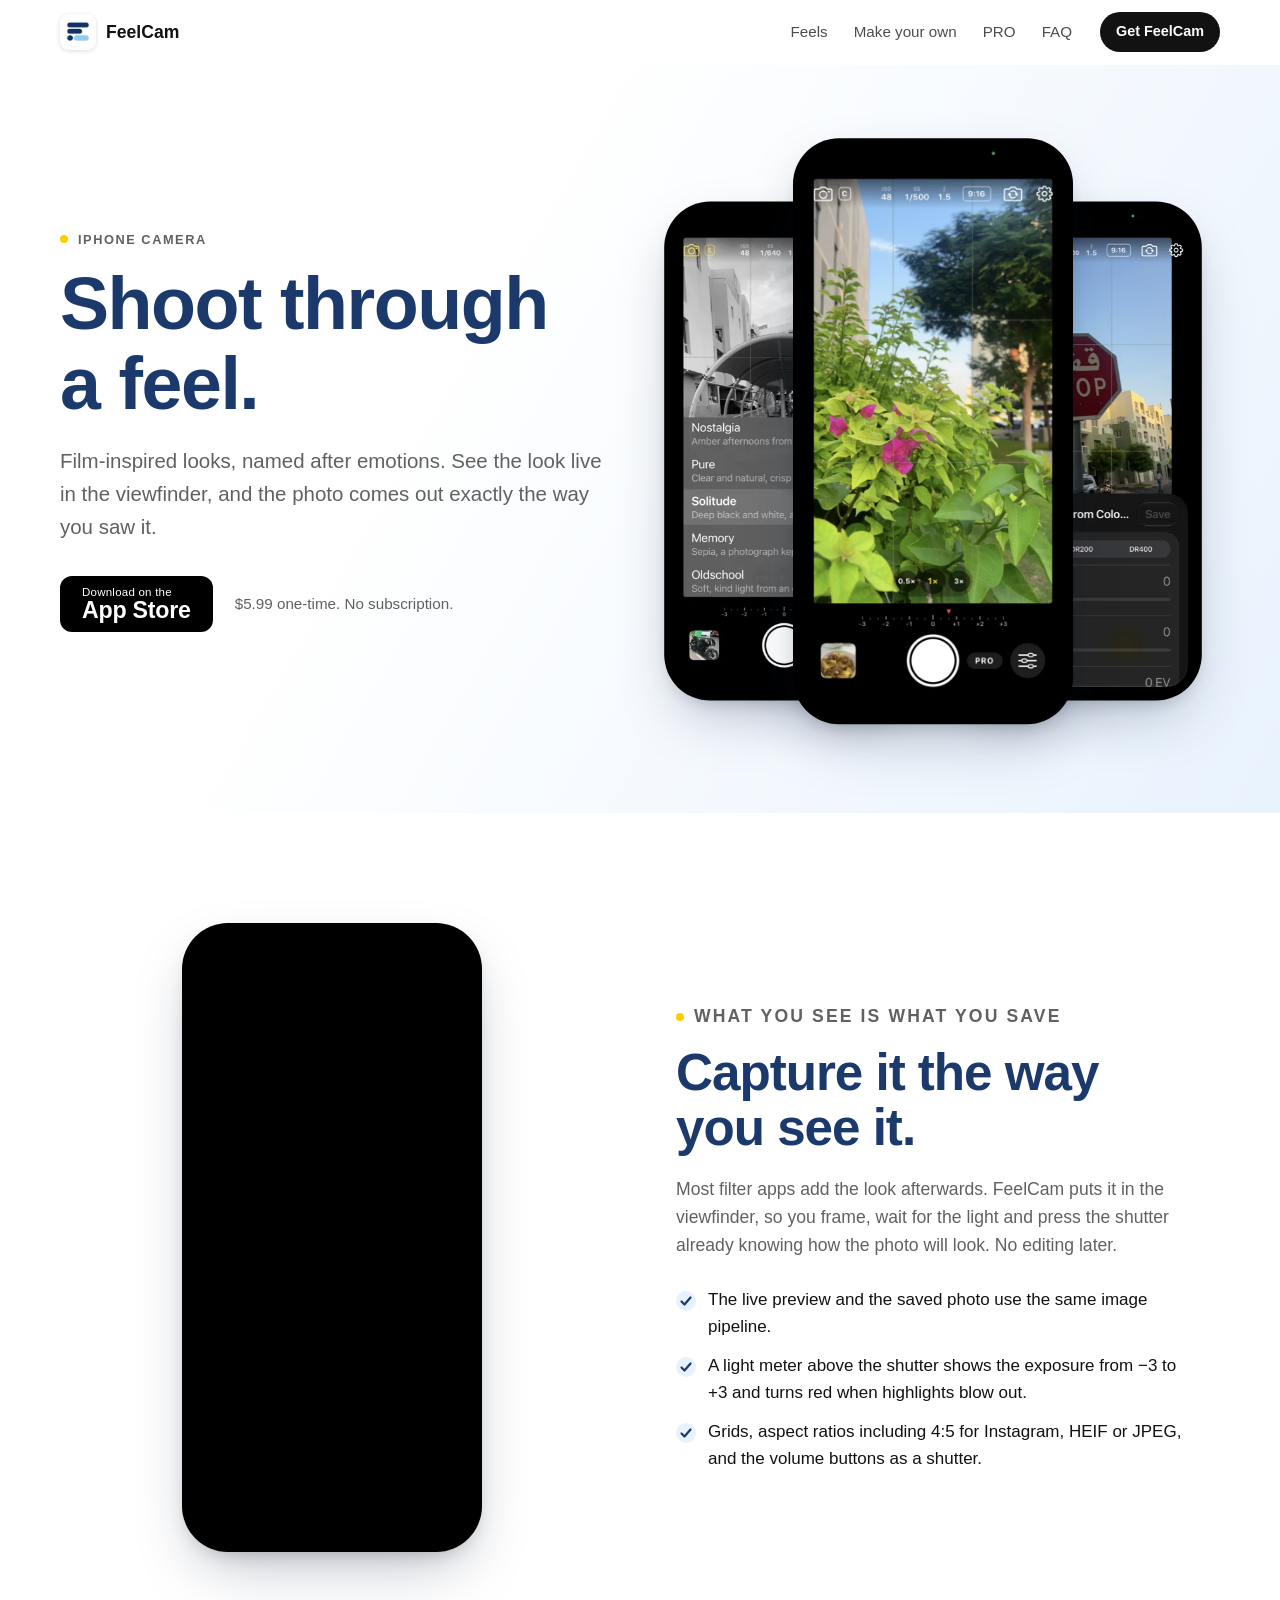
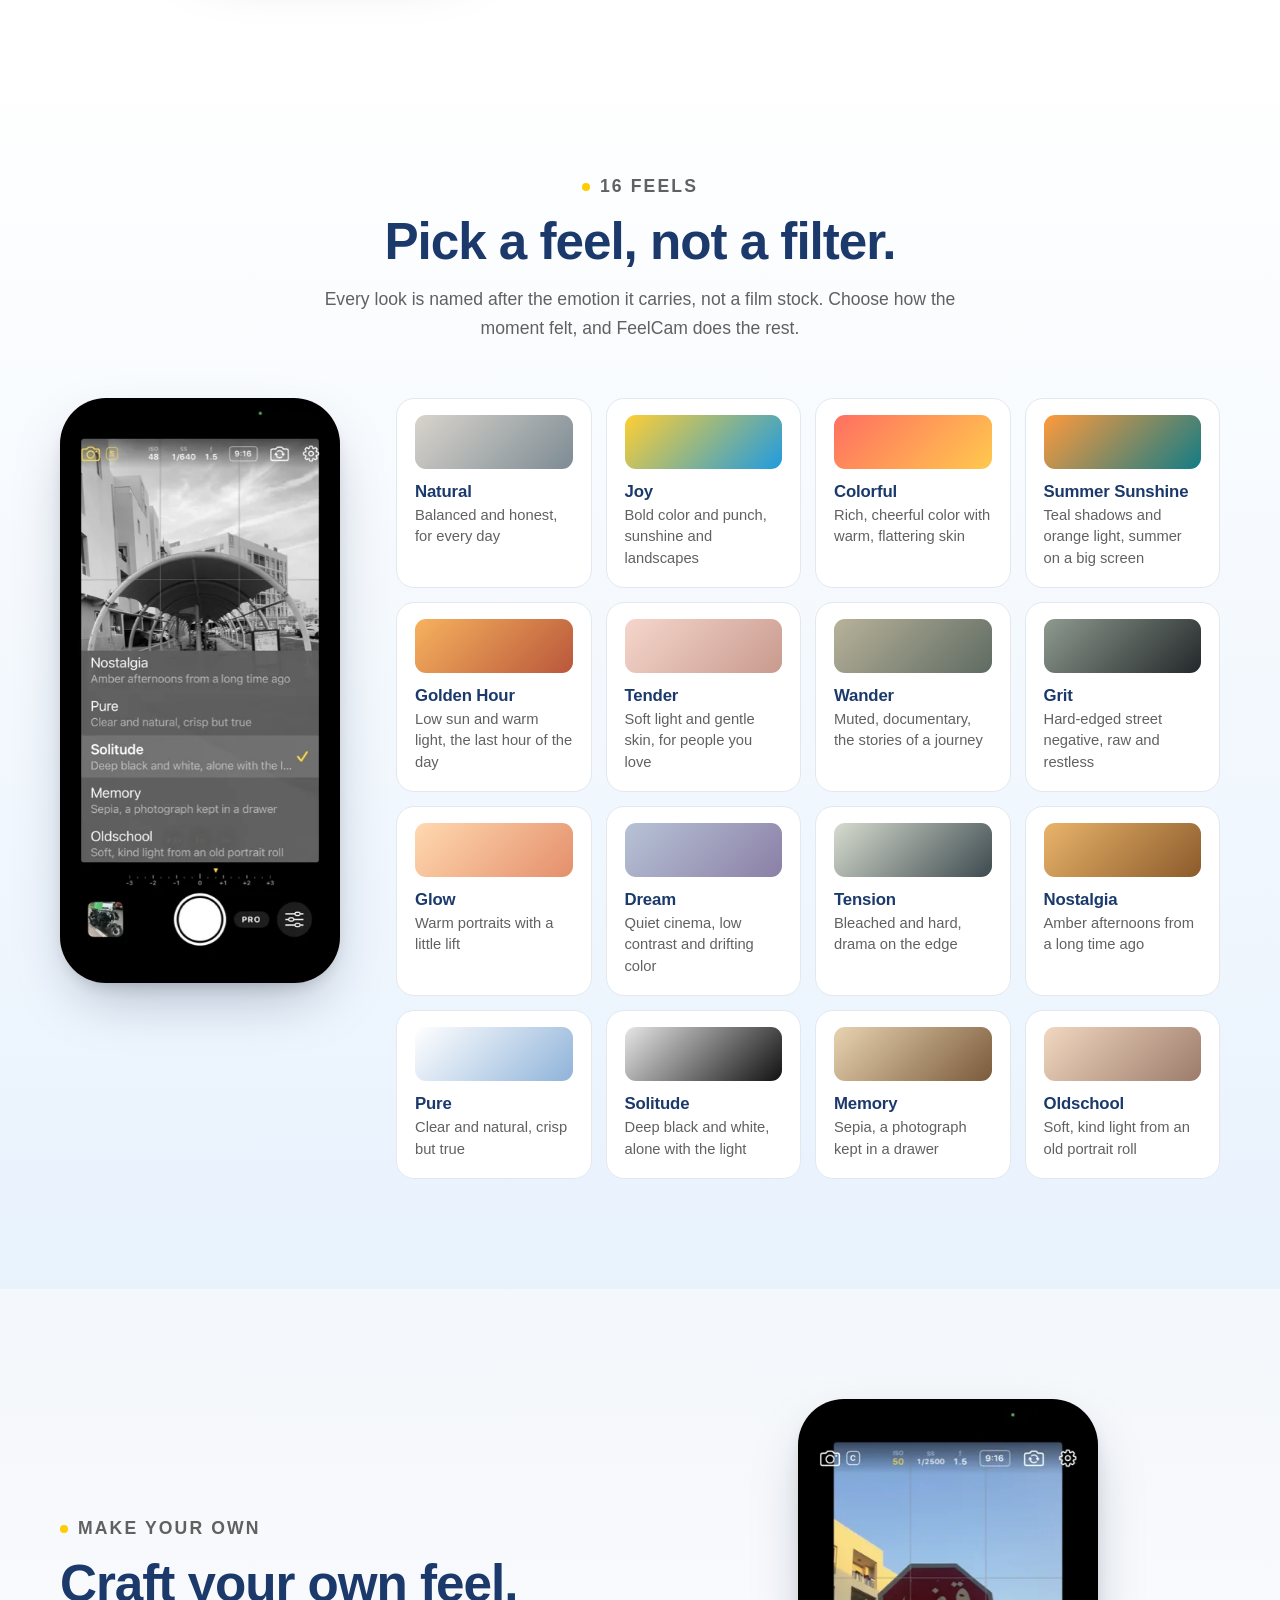
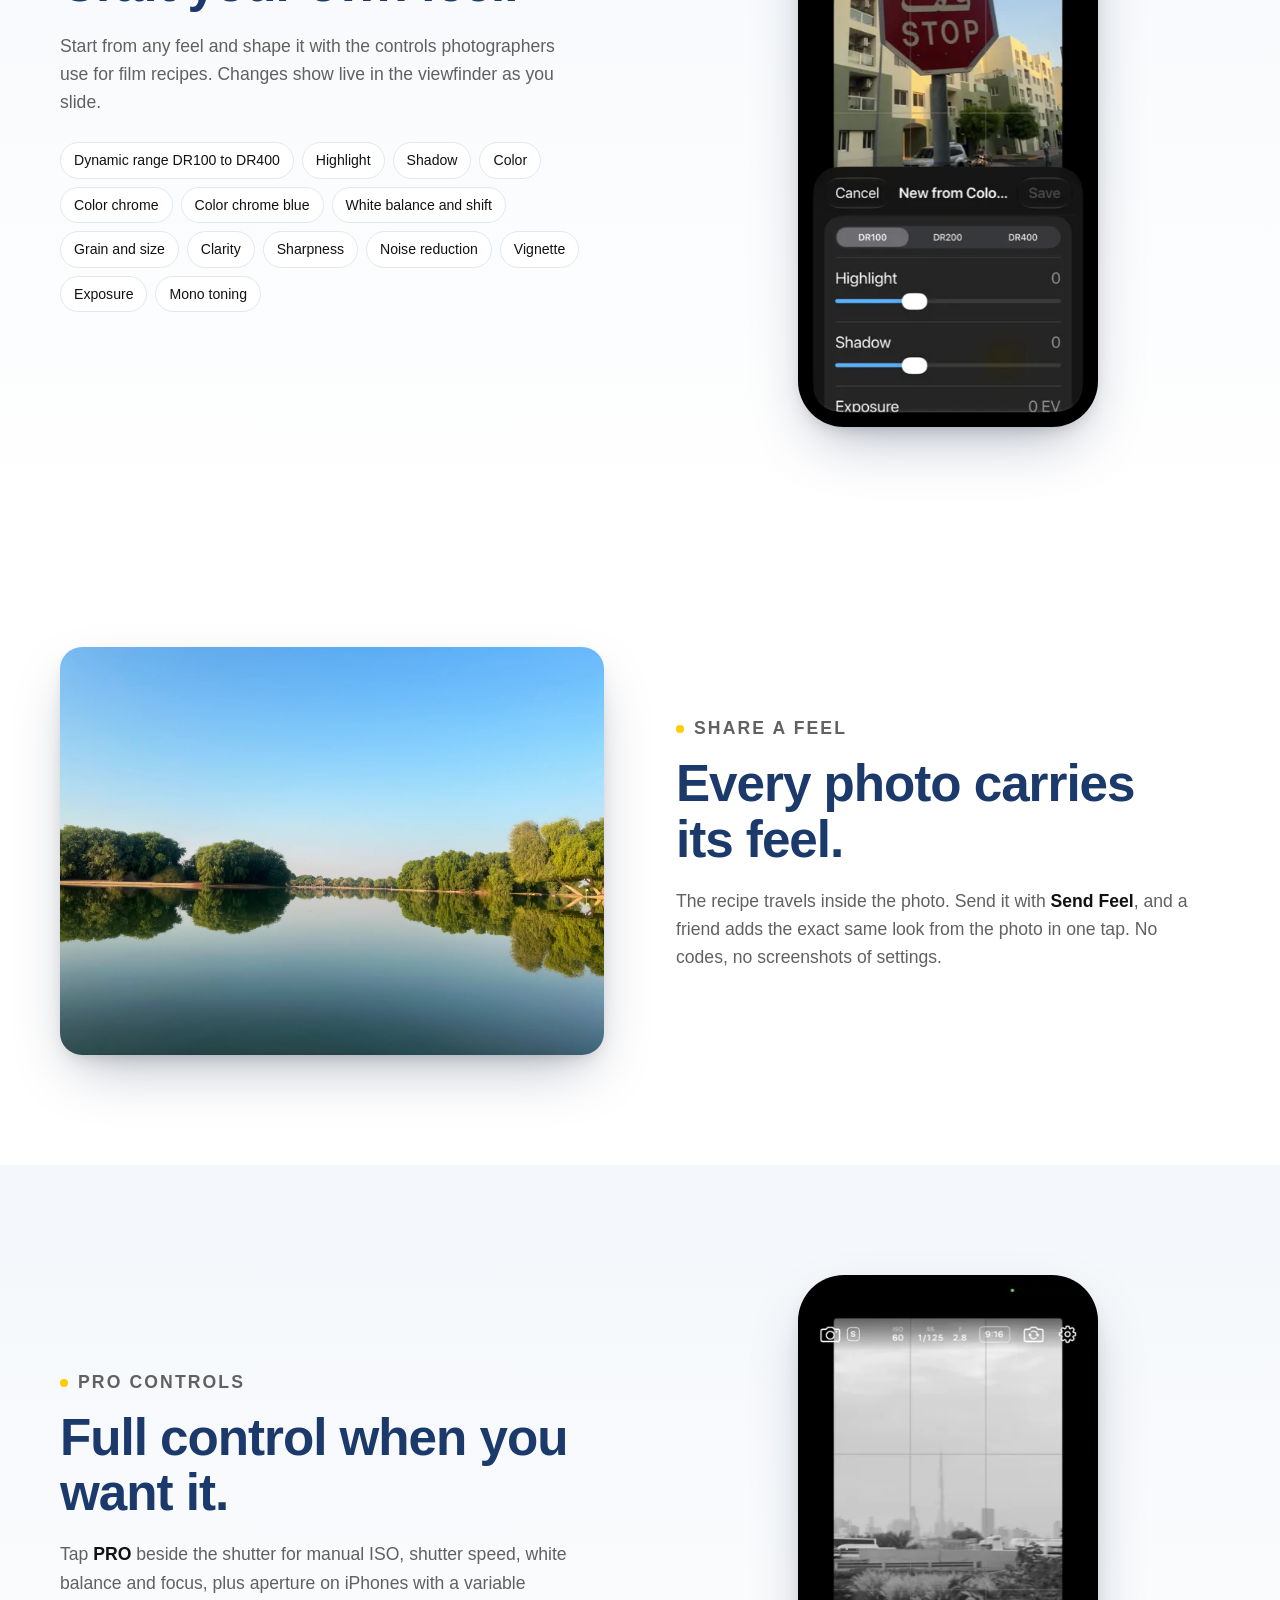
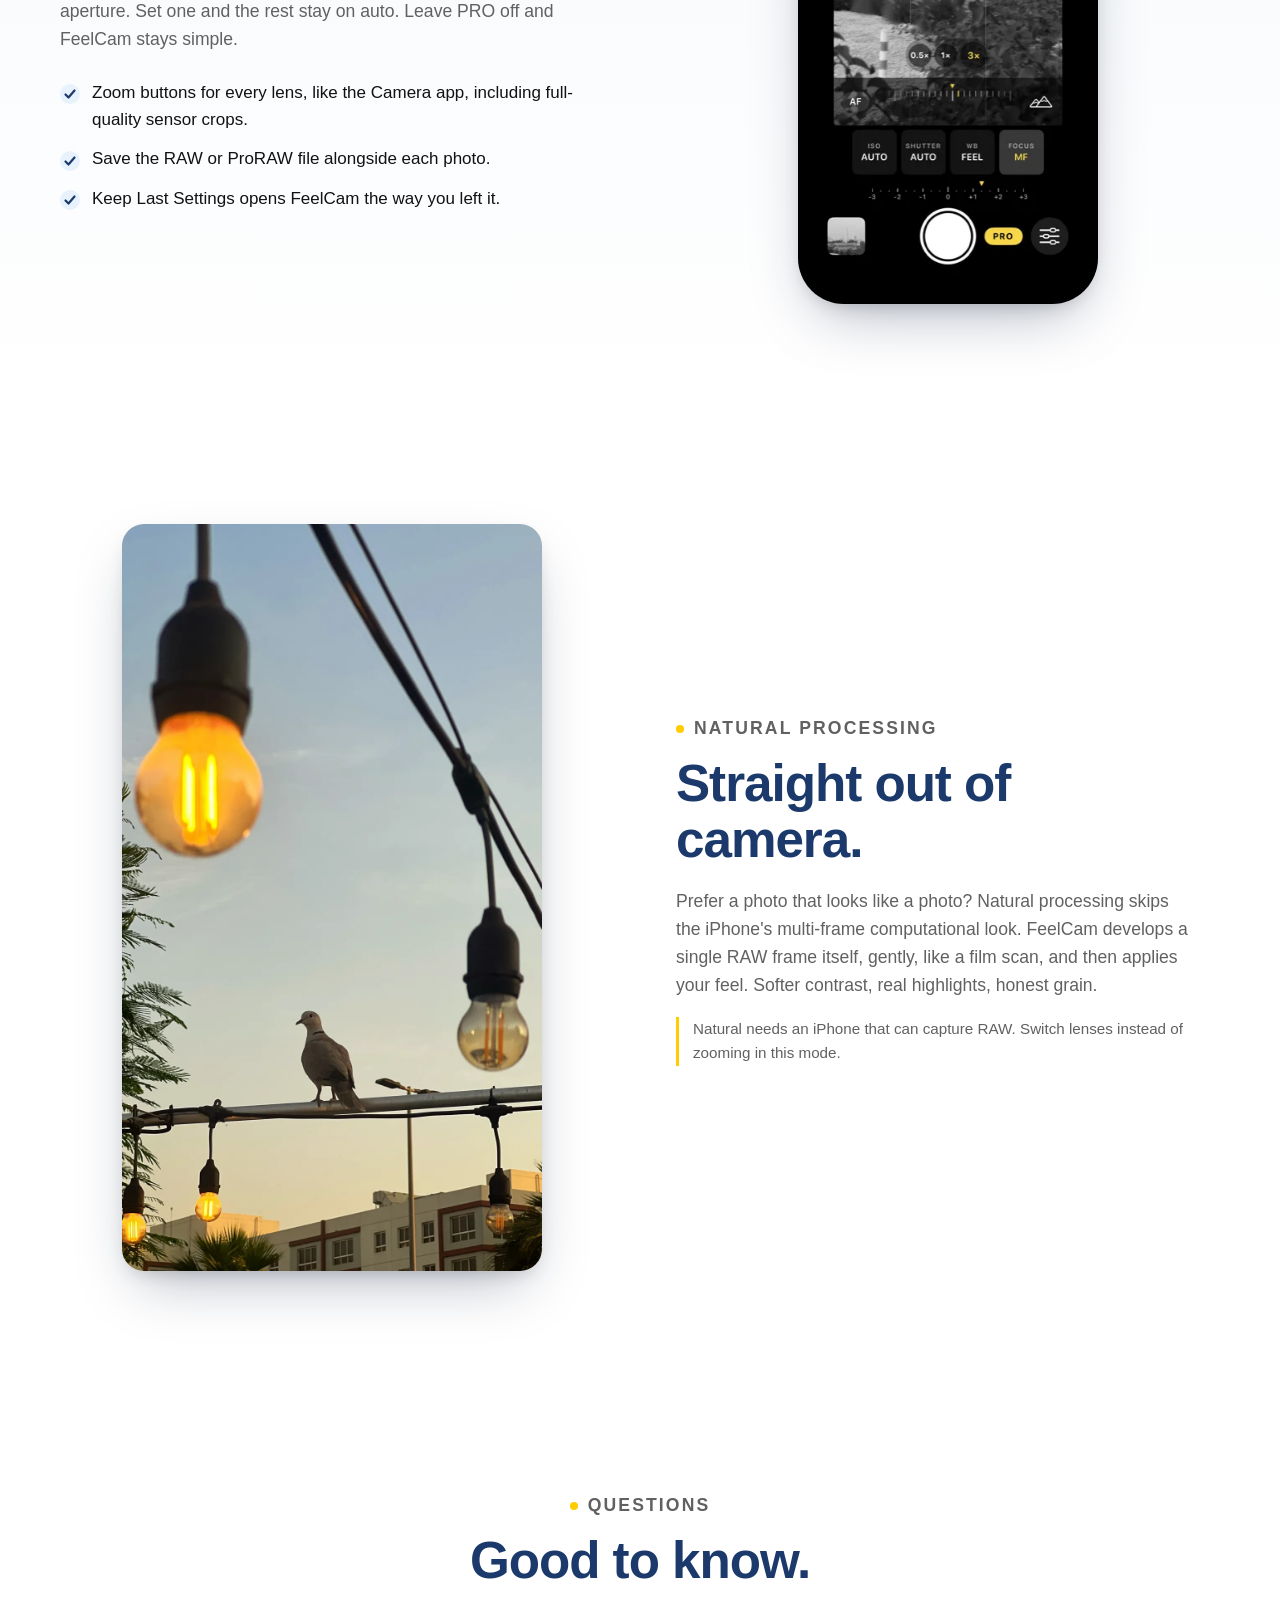
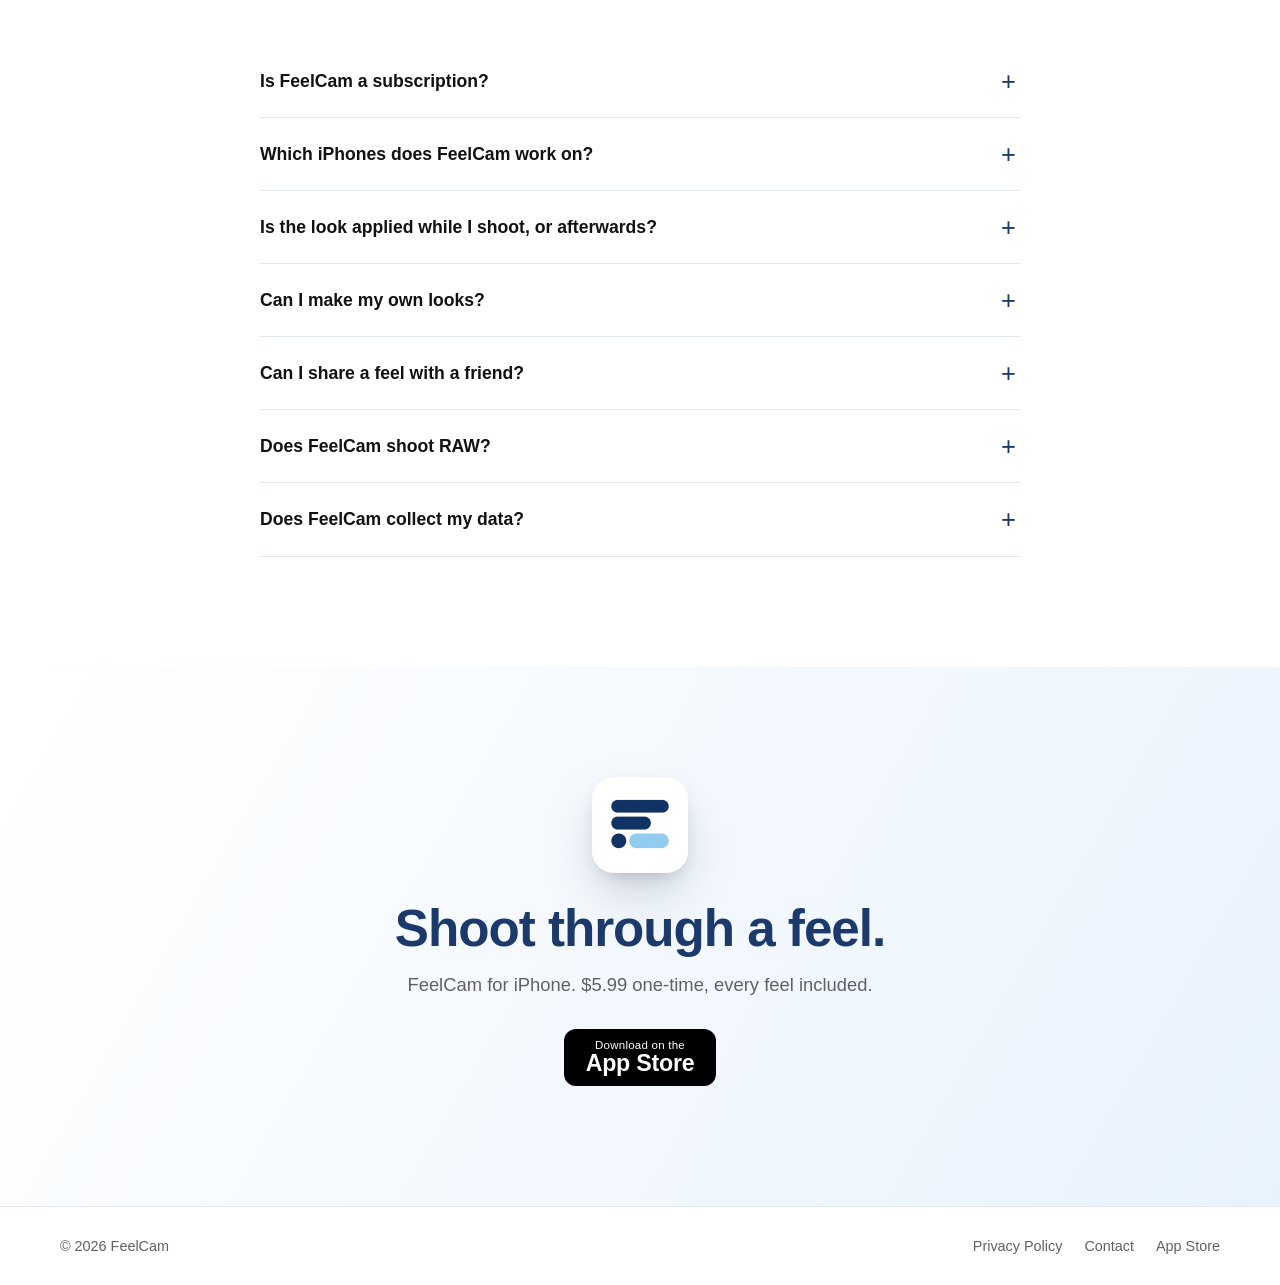
==== commit ae429818: "Swap the share-a-feel photo for the lake Co-Authored-By: Claude Opus 5.5 <noreply@anthropic.com> Cla" ====
--- a/index.html
+++ b/index.html
@@ -248,7 +248,7 @@
     <section class="feature" id="share">
       <div class="wrap feature-grid">
         <figure class="photo reveal">
-          <img src="/assets/img/photo-pouch.webp" width="1800" height="1013" loading="lazy" decoding="async" alt="An orange pouch on a wooden desk, shot with FeelCam">
+          <img src="/assets/img/photo-lake.webp" width="1800" height="1350" loading="lazy" decoding="async" alt="A still lake mirroring green trees under a clear blue sky, shot with FeelCam">
         </figure>
         <div class="feature-copy reveal">
           <p class="eyebrow">Share a feel</p>
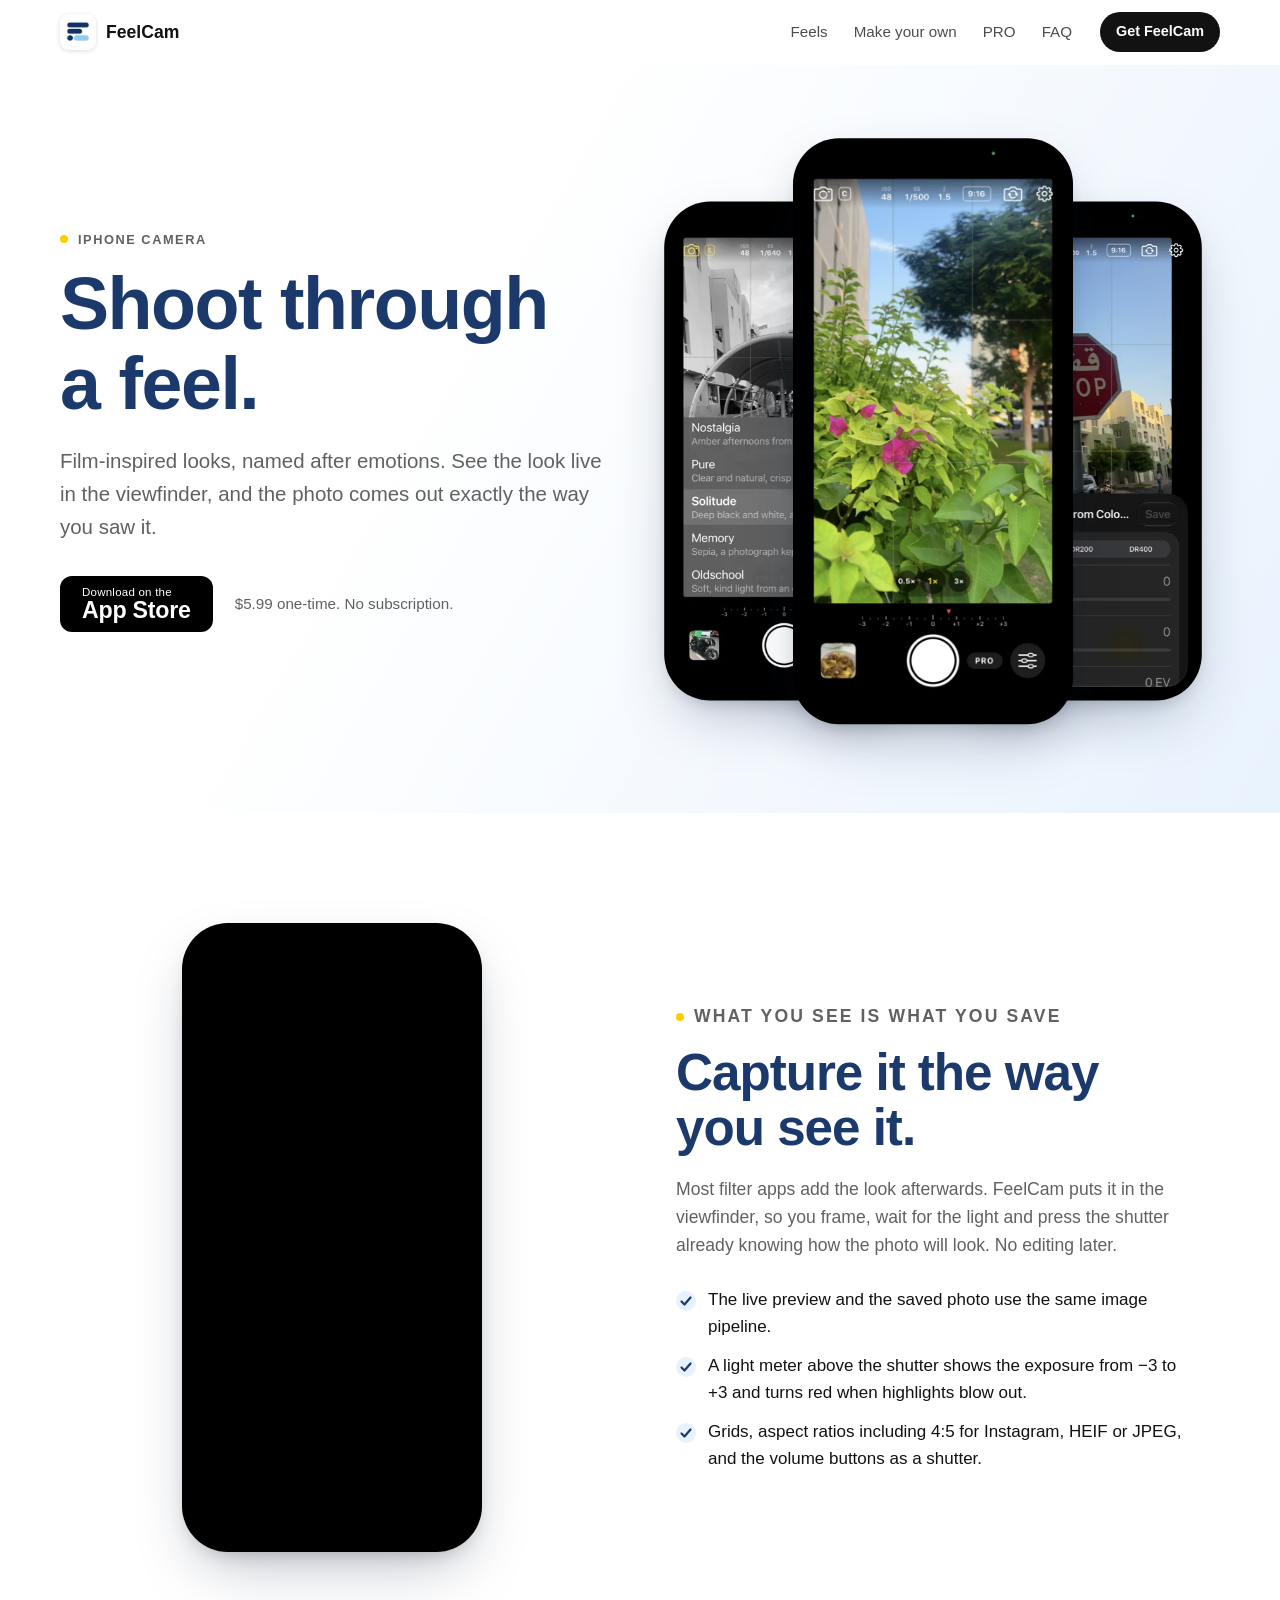
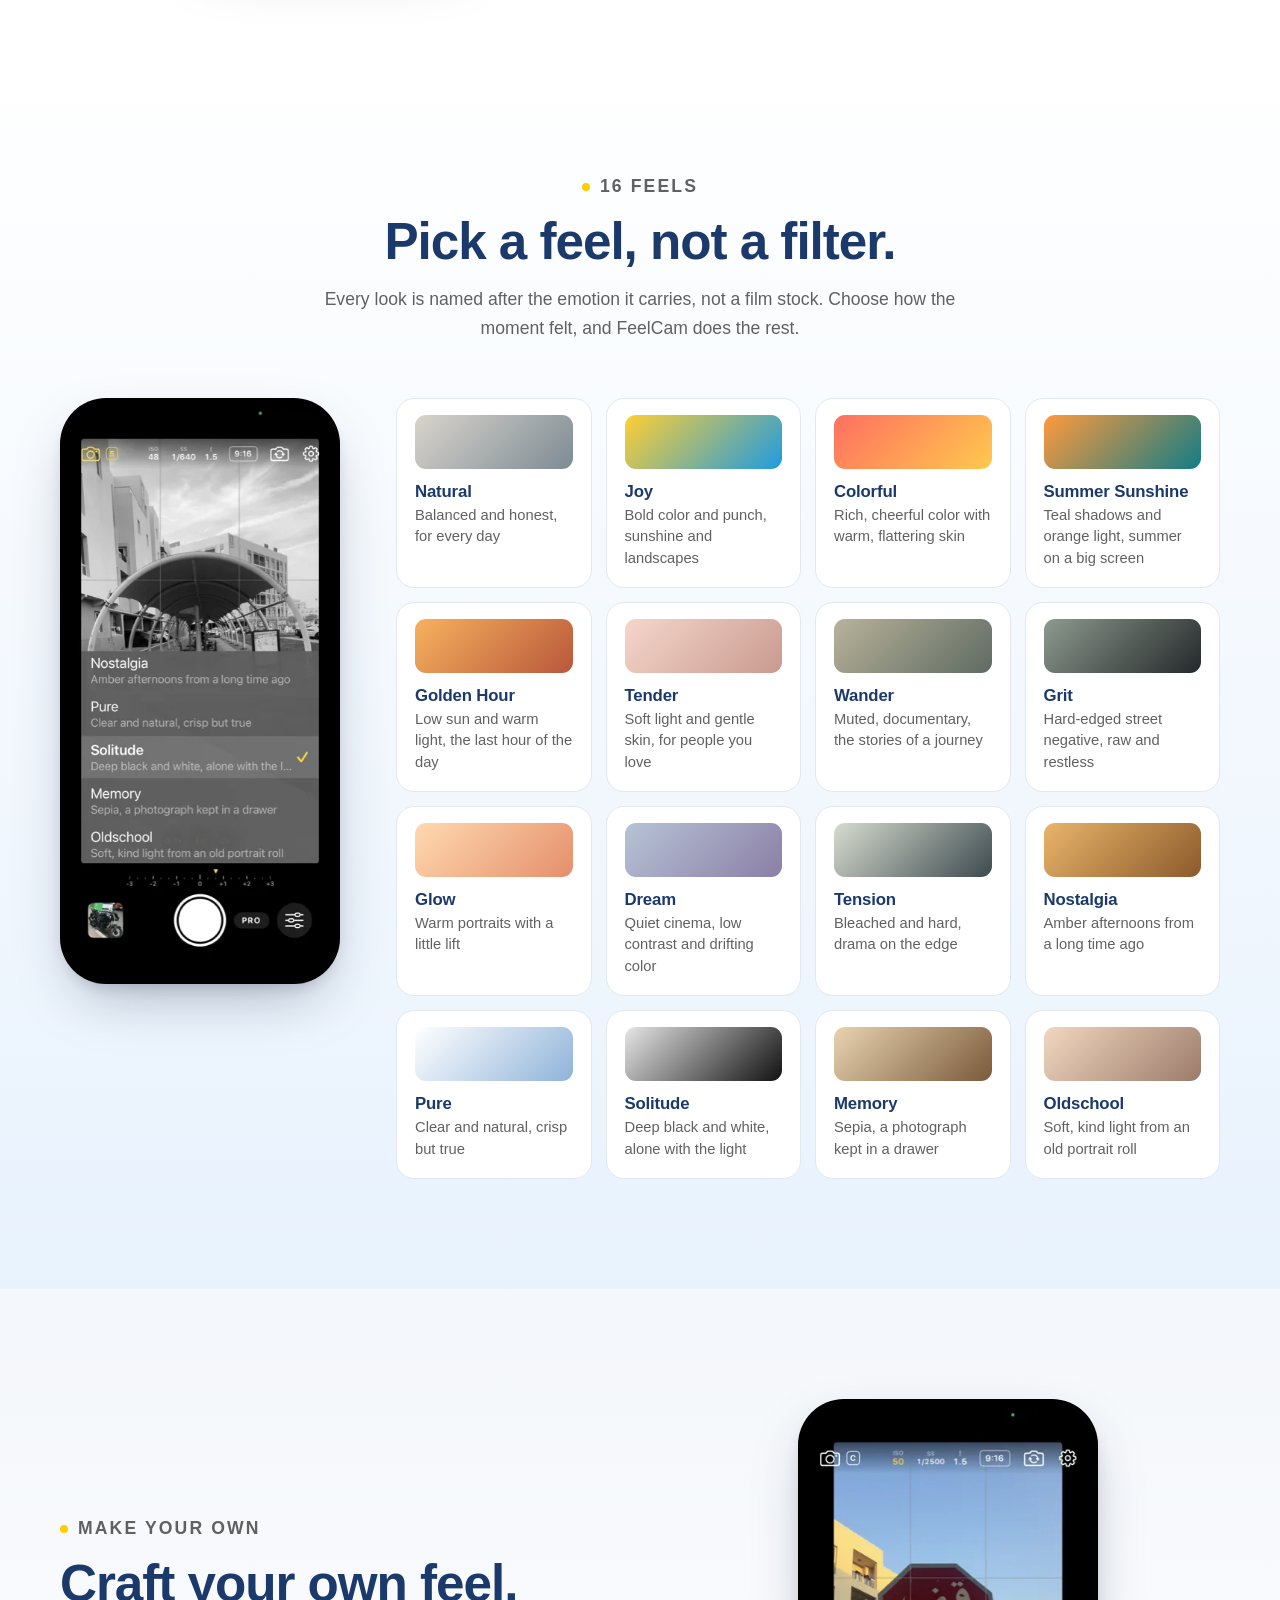
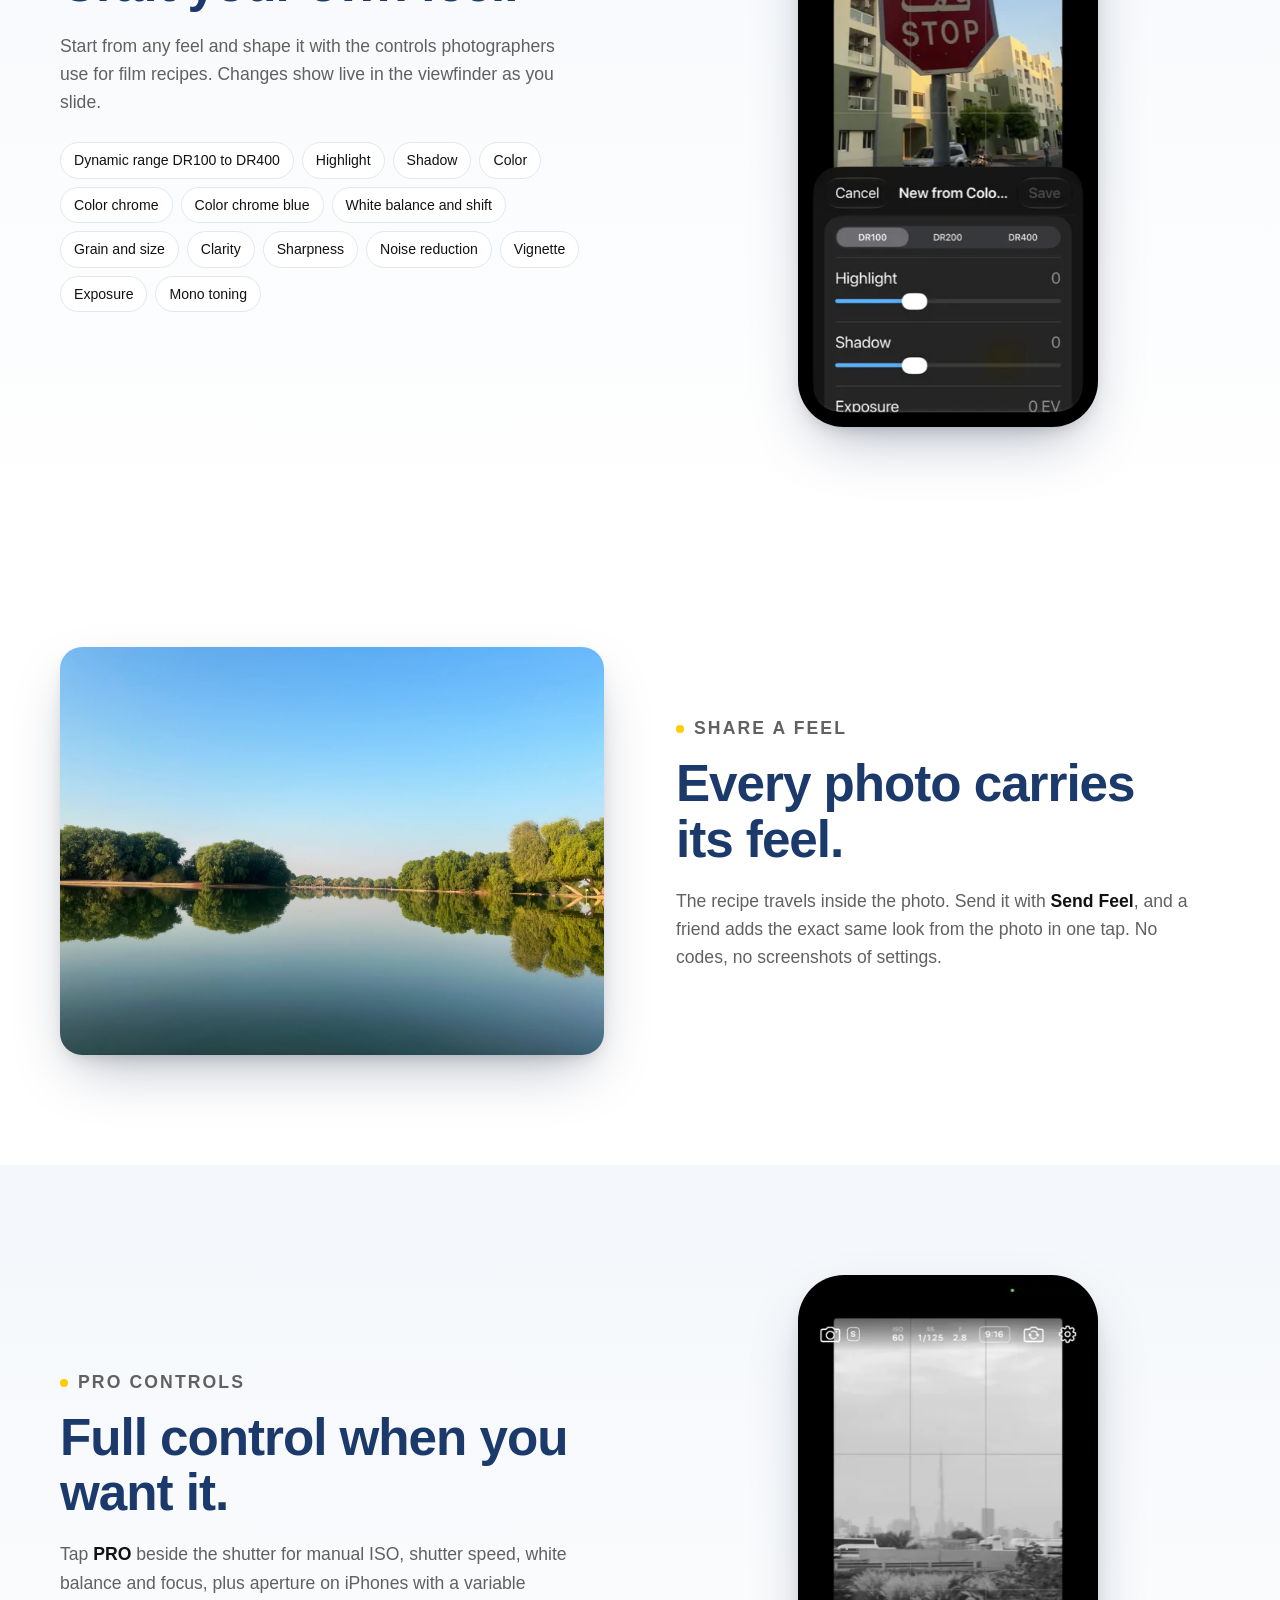
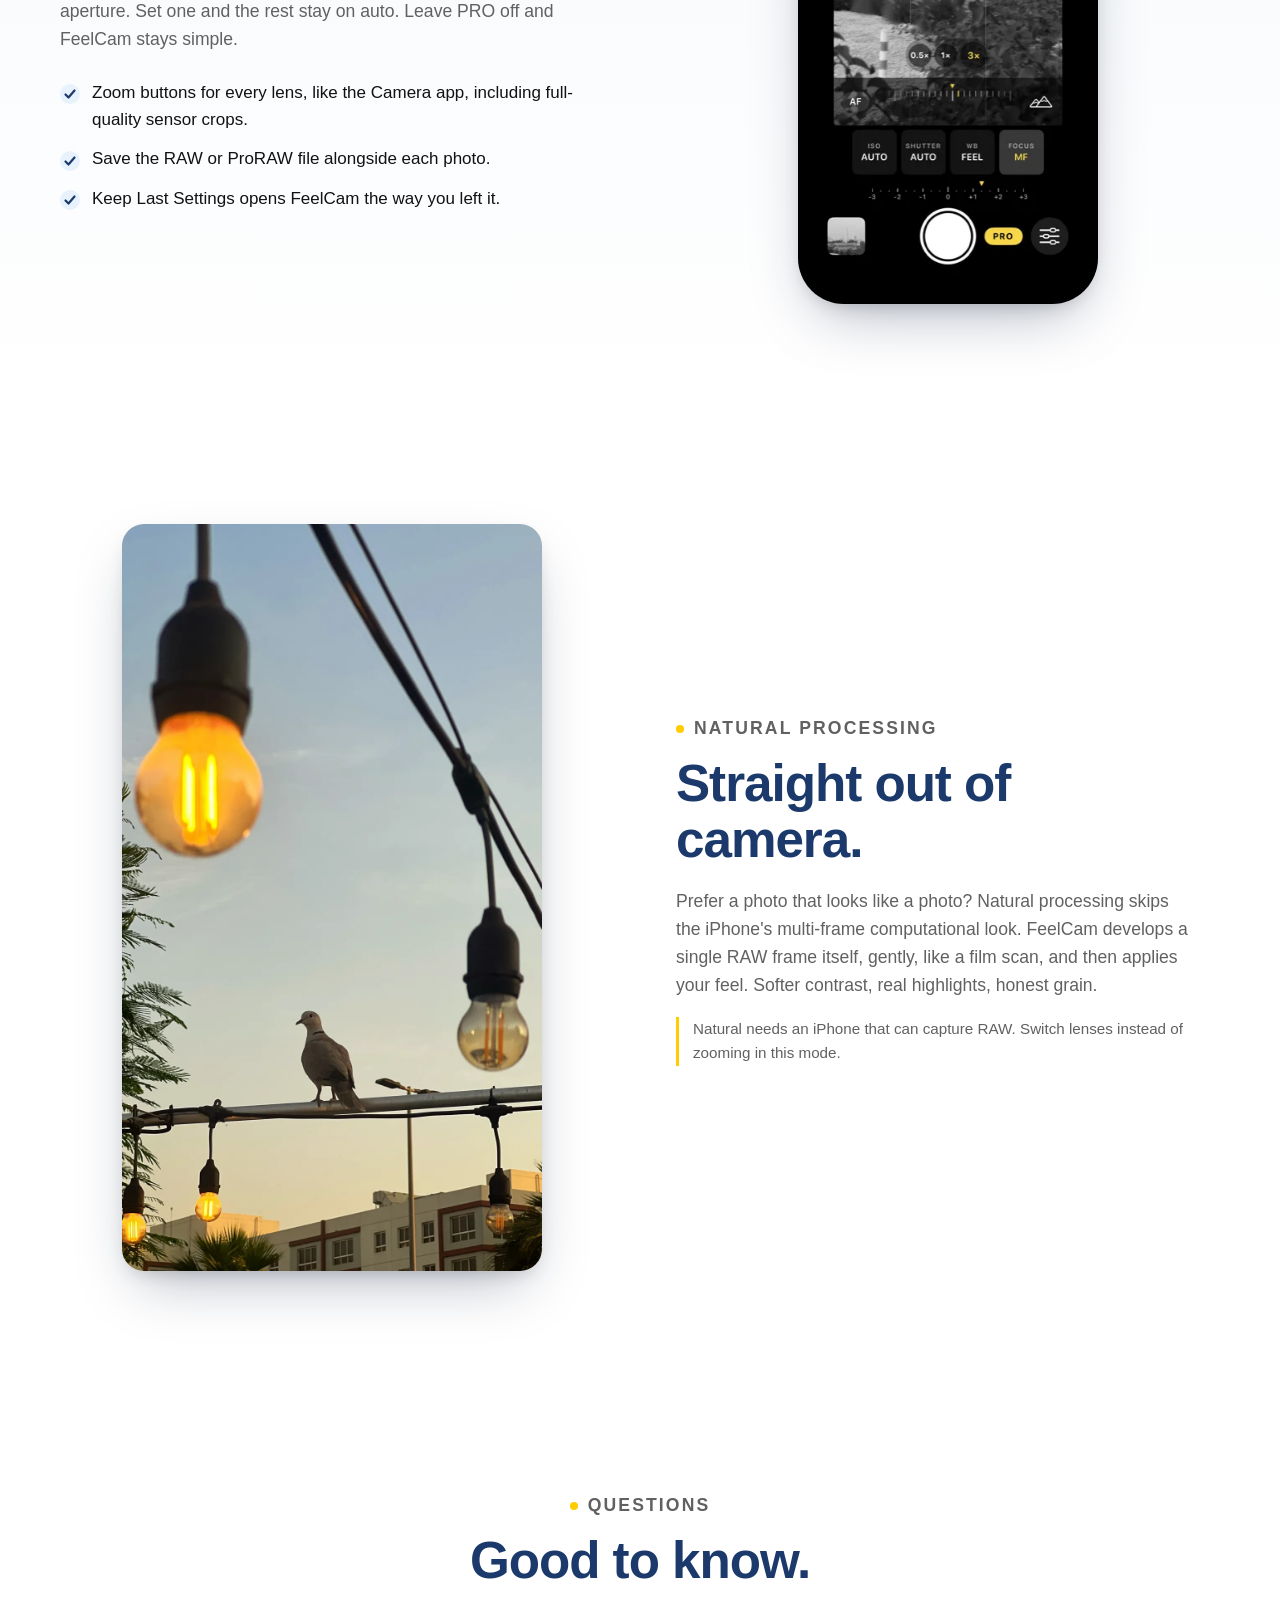
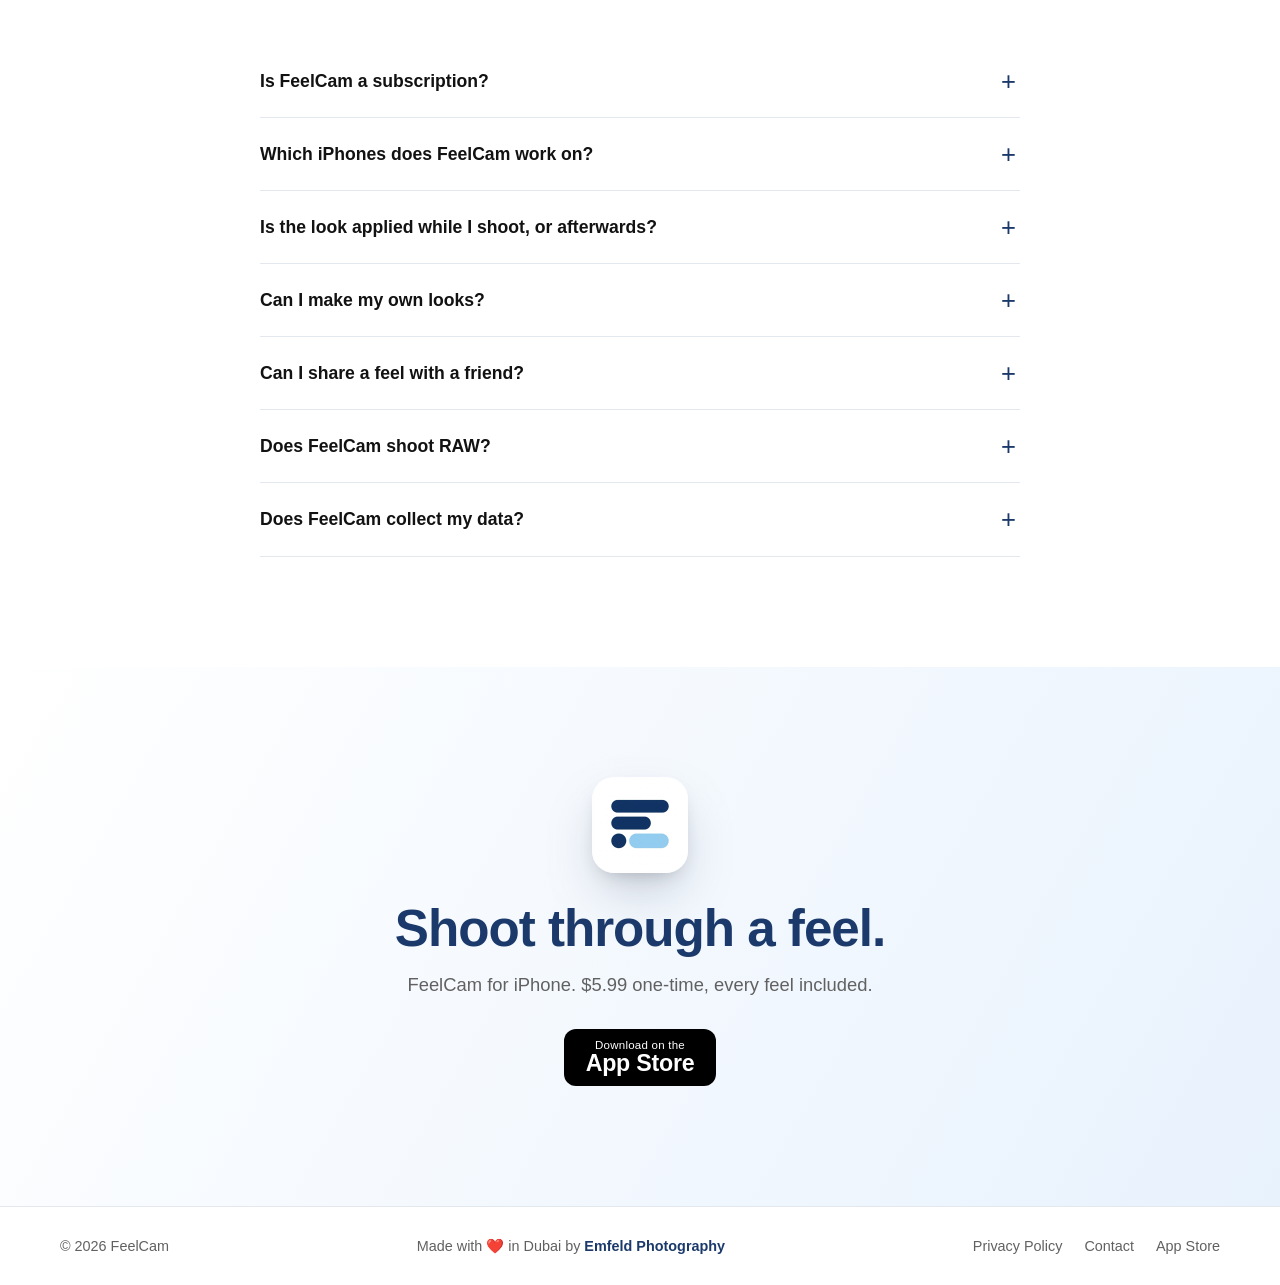
==== commit 4cbae104: "Footer: Made with love in Dubai by Emfeld Photography Co-Authored-By: Claude Opus 5.5 <noreply@anthr" ====
--- a/index.html
+++ b/index.html
@@ -71,7 +71,8 @@
         "name": "FeelCam",
         "url": "https://feelcam.emfeld.com/",
         "logo": "https://feelcam.emfeld.com/assets/img/icon-512.png",
-        "email": "erich@emfeld.com"
+        "email": "erich@emfeld.com",
+        "sameAs": ["https://www.instagram.com/emfeldphotography/"]
       },
       {
         "@type": "WebSite",
@@ -346,6 +347,7 @@
   <footer class="site-footer">
     <div class="wrap footer-inner">
       <p>© <span data-year>2026</span> FeelCam</p>
+      <p class="made">Made with <span aria-label="love">❤️</span> in Dubai by <a href="https://www.instagram.com/emfeldphotography/" rel="noopener">Emfeld Photography</a></p>
       <ul>
         <li><a href="/privacy/">Privacy Policy</a></li>
         <li><a href="mailto:erich@emfeld.com">Contact</a></li>
--- a/assets/css/style.css
+++ b/assets/css/style.css
@@ -204,6 +204,7 @@
 .footer-inner ul { list-style: none; display: flex; gap: 22px; margin: 0; padding: 0; }
 .footer-inner a { color: var(--muted); text-decoration: none; }
 .footer-inner a:hover { color: var(--navy); }
+.footer-inner .made a { color: var(--navy); font-weight: 600; }
 
 /* Policy pages */
 .policy { padding: 64px 0 100px; }
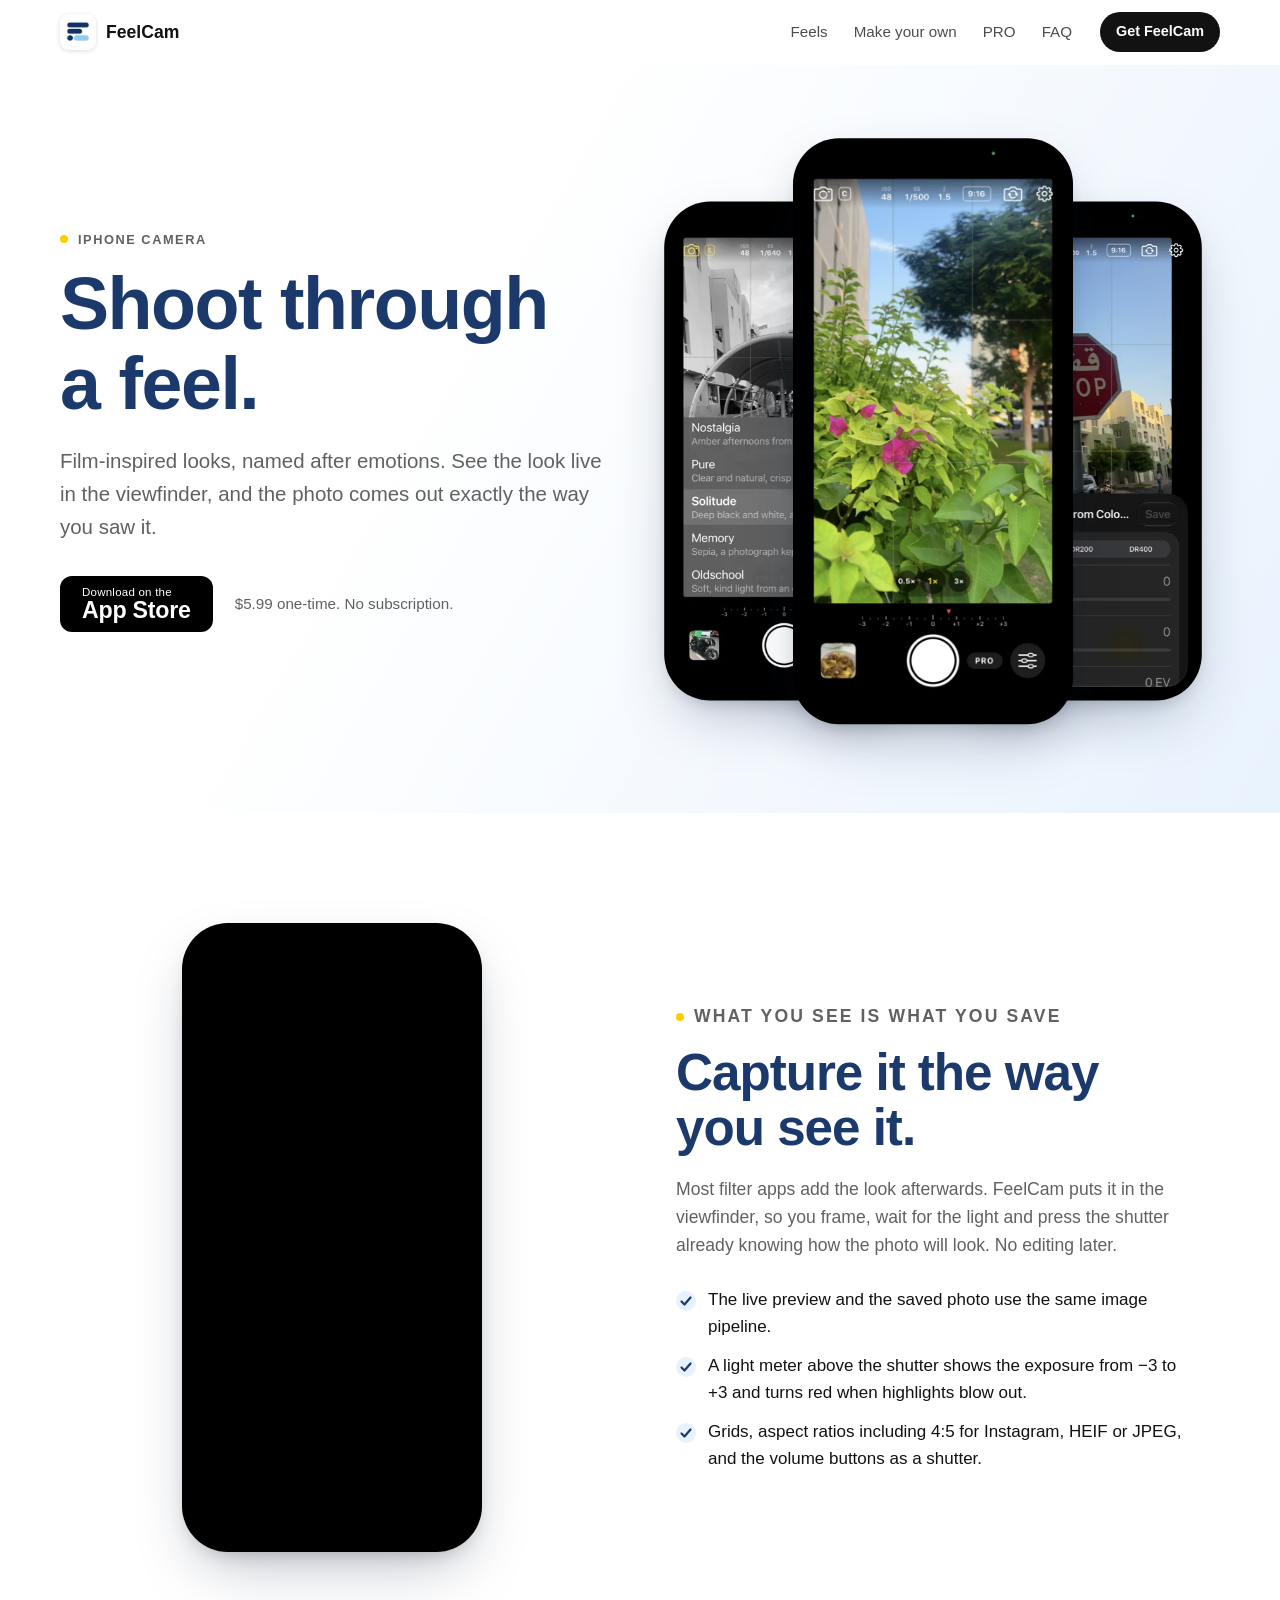
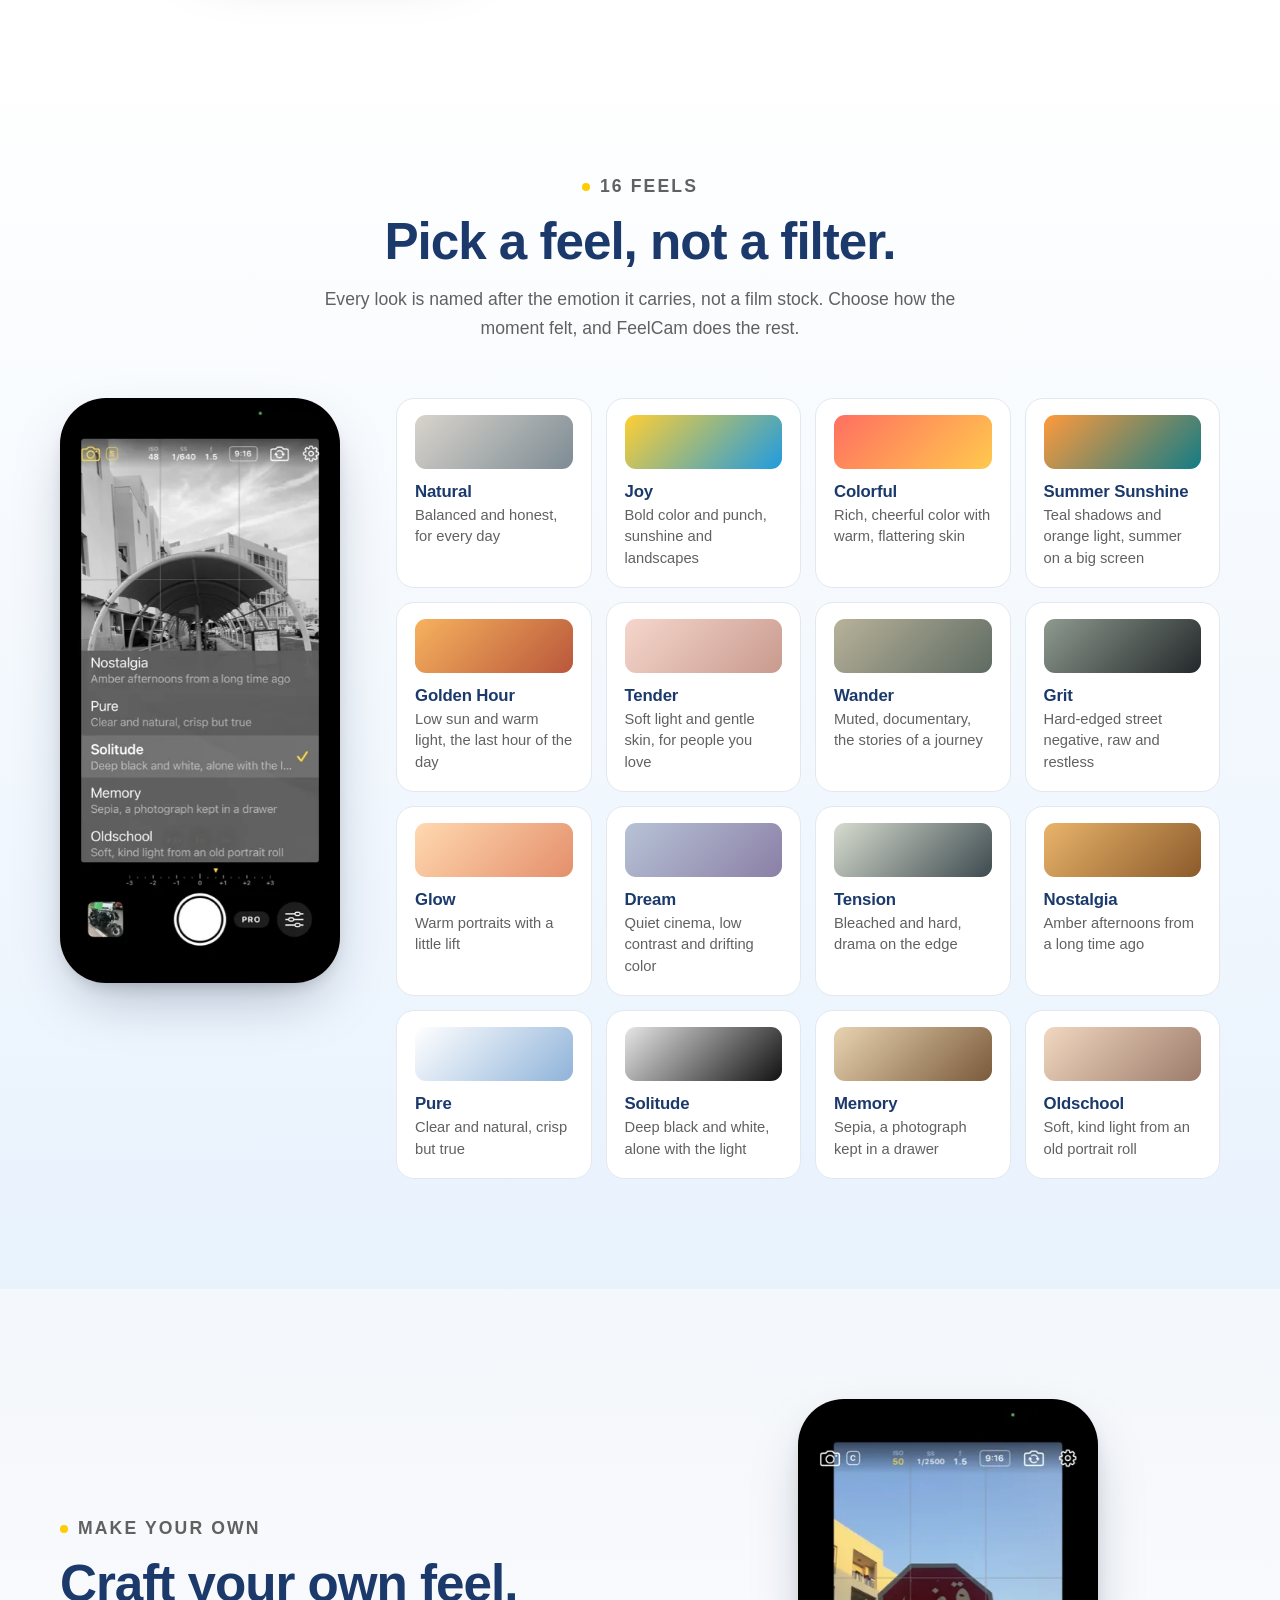
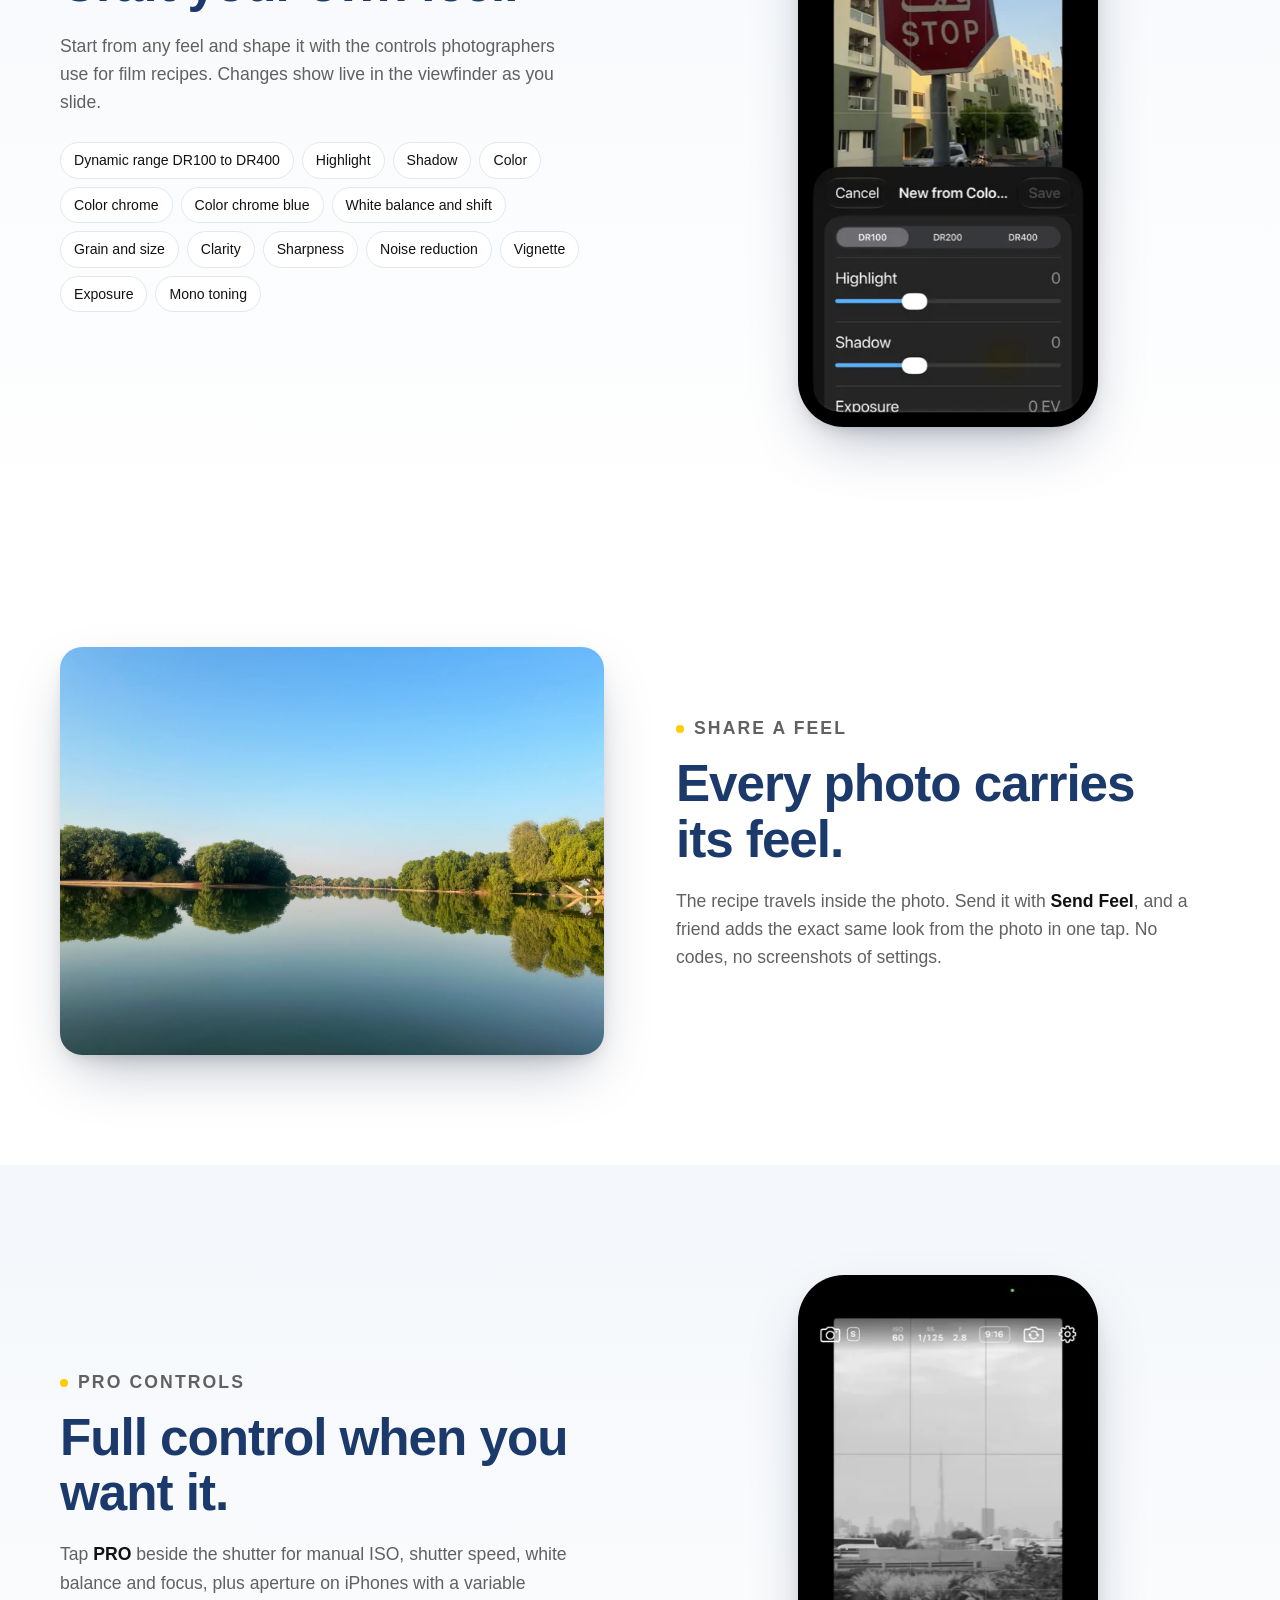
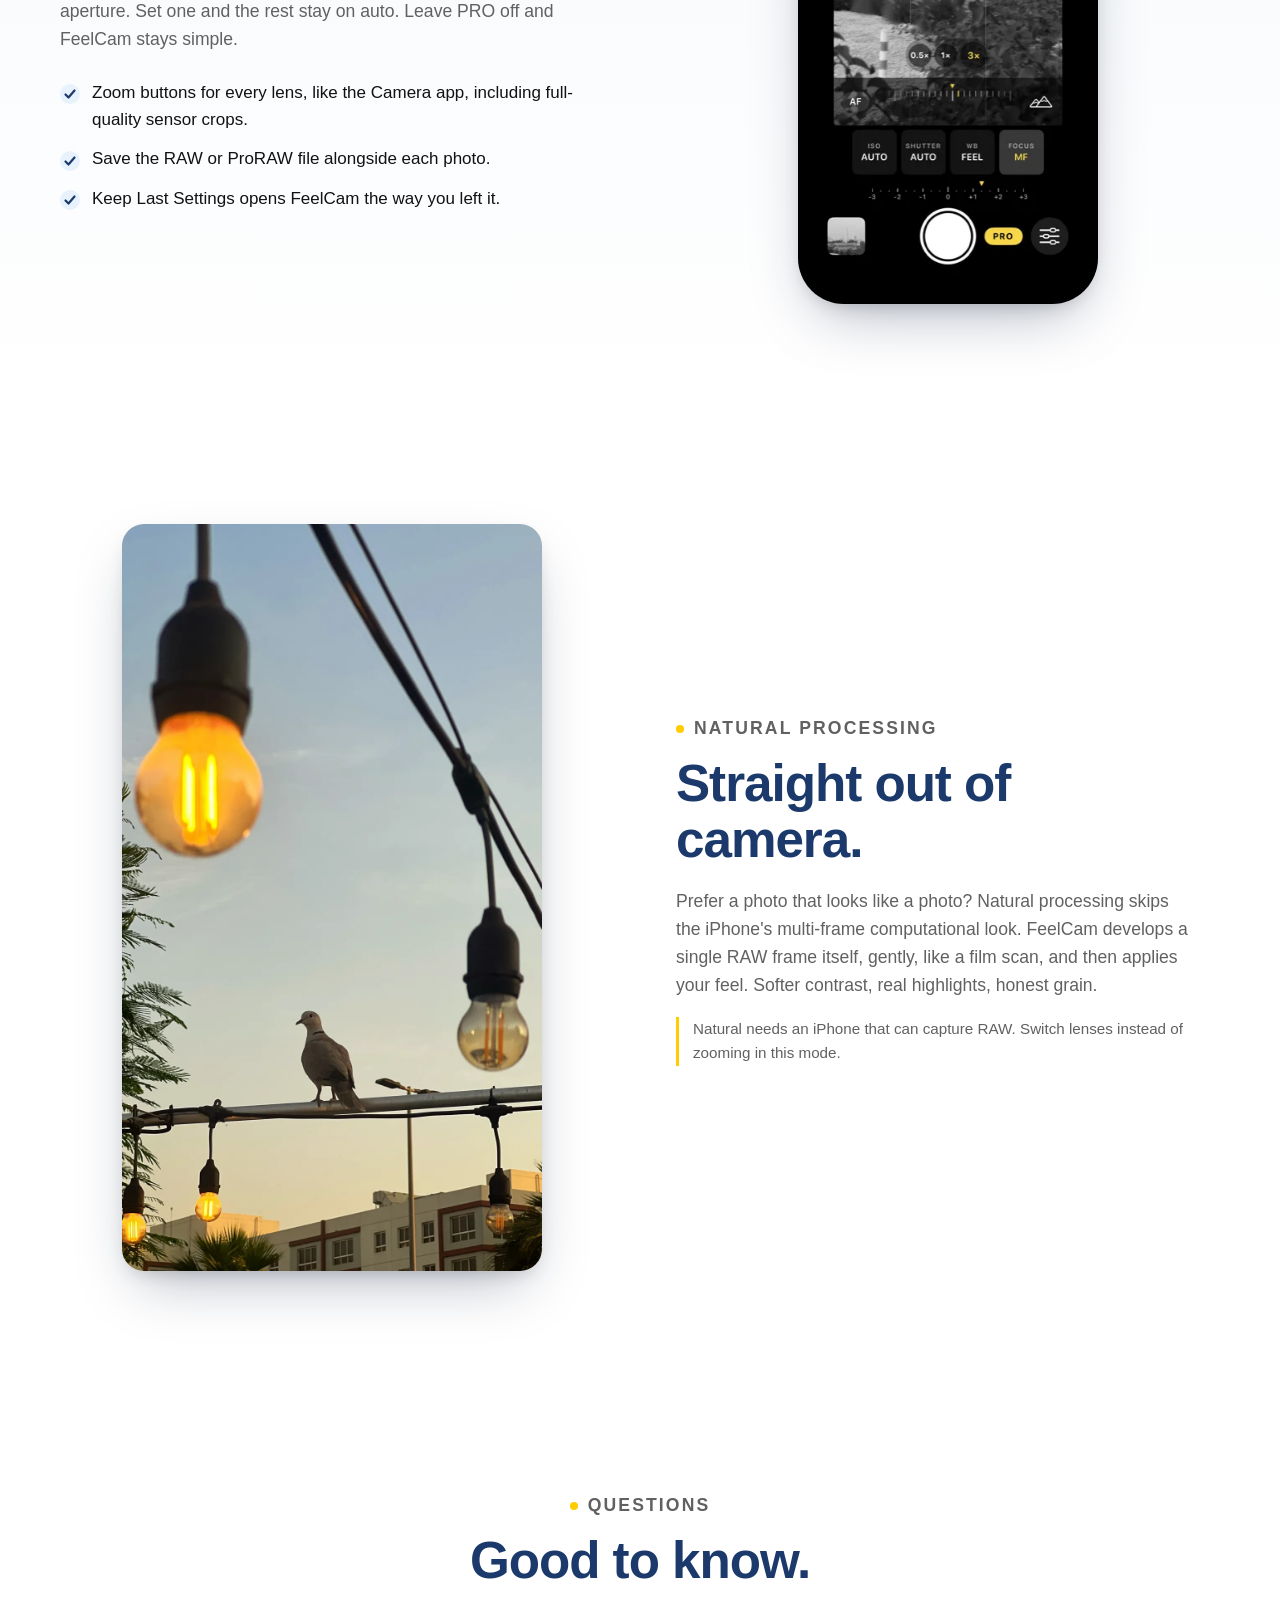
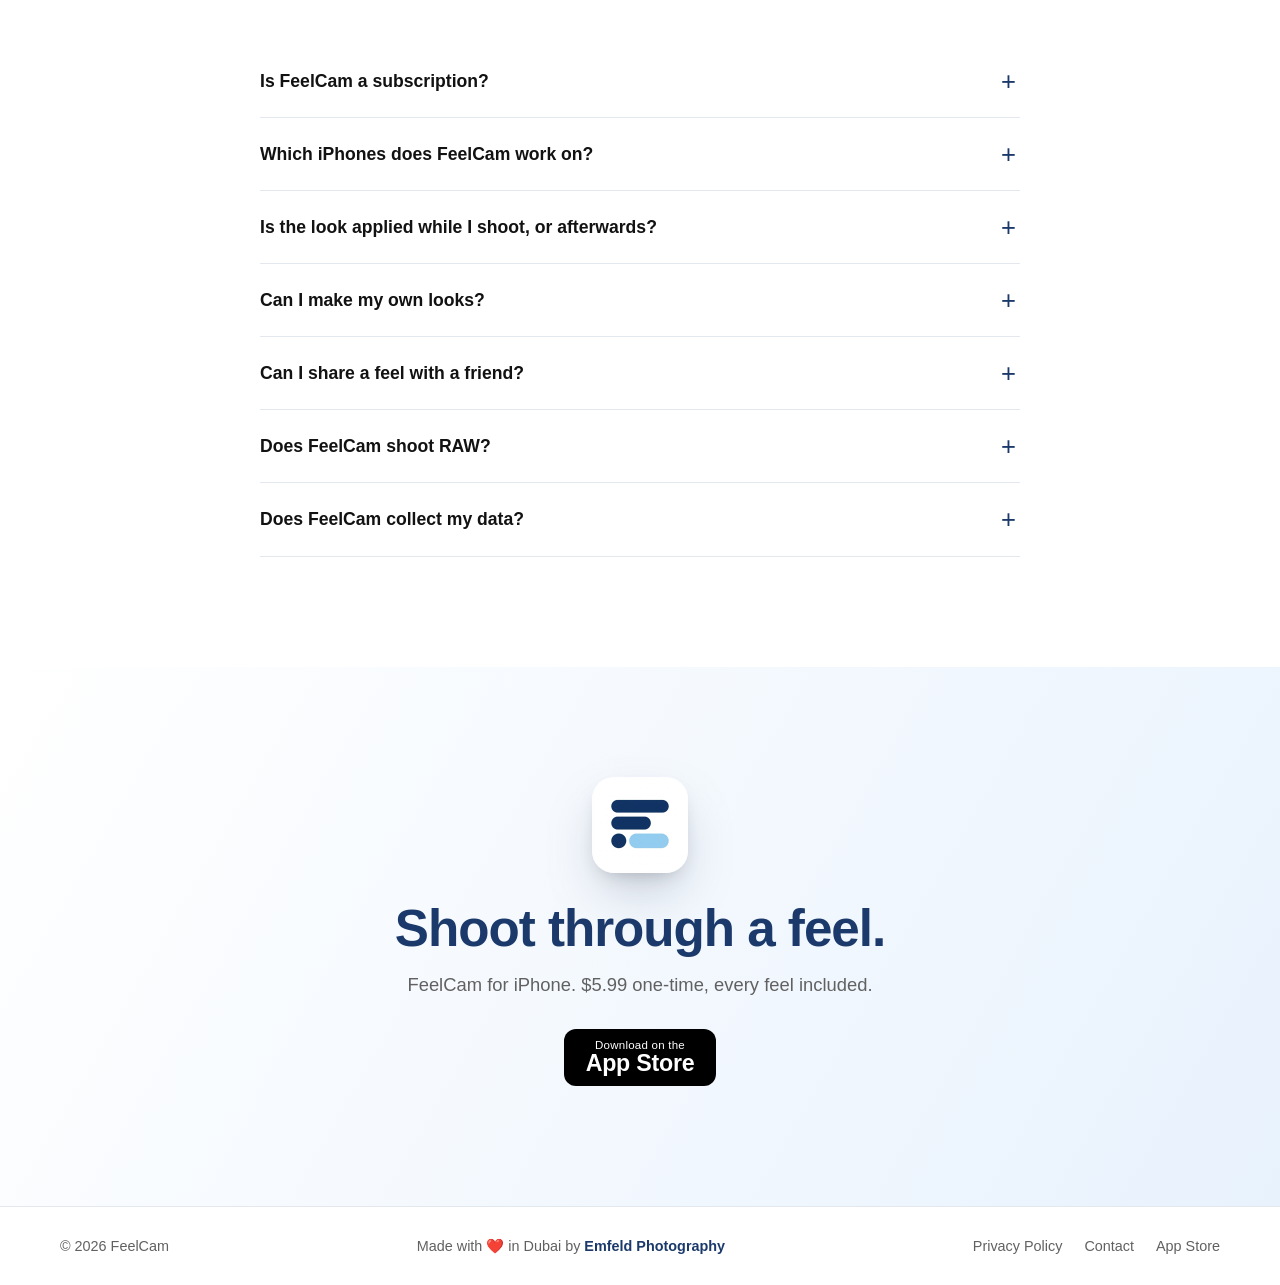
==== commit 462baa09: "Link the App Store page Co-Authored-By: Claude Opus 5.5 <noreply@anthropic.com> Claude-Session: http" ====
--- a/index.html
+++ b/index.html
@@ -27,7 +27,7 @@
   <meta name="twitter:image" content="https://feelcam.emfeld.com/assets/img/og-image.jpg">
 
   <!-- Shows the App Store banner in Safari on iPhone once the app is live. -->
-  <meta name="apple-itunes-app" content="app-id=APP_STORE_ID">
+  <meta name="apple-itunes-app" content="app-id=6826568990">
 
   <link rel="icon" href="/favicon-32.png" sizes="32x32" type="image/png">
   <link rel="apple-touch-icon" href="/apple-touch-icon.png">
@@ -48,8 +48,8 @@
         "operatingSystem": "iOS 18 or later",
         "applicationCategory": "PhotographyApplication",
         "url": "https://feelcam.emfeld.com/",
-        "downloadUrl": "https://apps.apple.com/app/feelcam/idAPP_STORE_ID",
-        "installUrl": "https://apps.apple.com/app/feelcam/idAPP_STORE_ID",
+        "downloadUrl": "https://apps.apple.com/app/id6826568990",
+        "installUrl": "https://apps.apple.com/app/id6826568990",
         "image": "https://feelcam.emfeld.com/assets/img/icon-512.png",
         "screenshot": [
           "https://feelcam.emfeld.com/assets/img/screen-viewfinder.webp",
@@ -140,7 +140,7 @@
         <li><a href="#pro">PRO</a></li>
         <li><a href="#faq">FAQ</a></li>
       </ul>
-      <a class="btn btn-small" href="https://apps.apple.com/app/feelcam/idAPP_STORE_ID">Get FeelCam</a>
+      <a class="btn btn-small" href="https://apps.apple.com/app/id6826568990">Get FeelCam</a>
     </nav>
   </header>
 
@@ -153,7 +153,7 @@
           <h1>Shoot through<br>a feel.</h1>
           <p class="lede">Film-inspired looks, named after emotions. See the look live in the viewfinder, and the photo comes out exactly the way you saw it.</p>
           <div class="cta">
-            <a class="store-badge" href="https://apps.apple.com/app/feelcam/idAPP_STORE_ID" aria-label="Download FeelCam on the App Store">
+            <a class="store-badge" href="https://apps.apple.com/app/id6826568990" aria-label="Download FeelCam on the App Store">
               <span><small>Download on the</small>App Store</span>
             </a>
             <p class="price">$5.99 one-time. No subscription.</p>
@@ -337,7 +337,7 @@
         <img src="/assets/img/icon-192.png" width="96" height="96" loading="lazy" alt="FeelCam app icon">
         <h2>Shoot through a feel.</h2>
         <p>FeelCam for iPhone. $5.99 one-time, every feel included.</p>
-        <a class="store-badge" href="https://apps.apple.com/app/feelcam/idAPP_STORE_ID" aria-label="Download FeelCam on the App Store">
+        <a class="store-badge" href="https://apps.apple.com/app/id6826568990" aria-label="Download FeelCam on the App Store">
           <span><small>Download on the</small>App Store</span>
         </a>
       </div>
@@ -351,7 +351,7 @@
       <ul>
         <li><a href="/privacy/">Privacy Policy</a></li>
         <li><a href="mailto:erich@emfeld.com">Contact</a></li>
-        <li><a href="https://apps.apple.com/app/feelcam/idAPP_STORE_ID">App Store</a></li>
+        <li><a href="https://apps.apple.com/app/id6826568990">App Store</a></li>
       </ul>
     </div>
   </footer>
